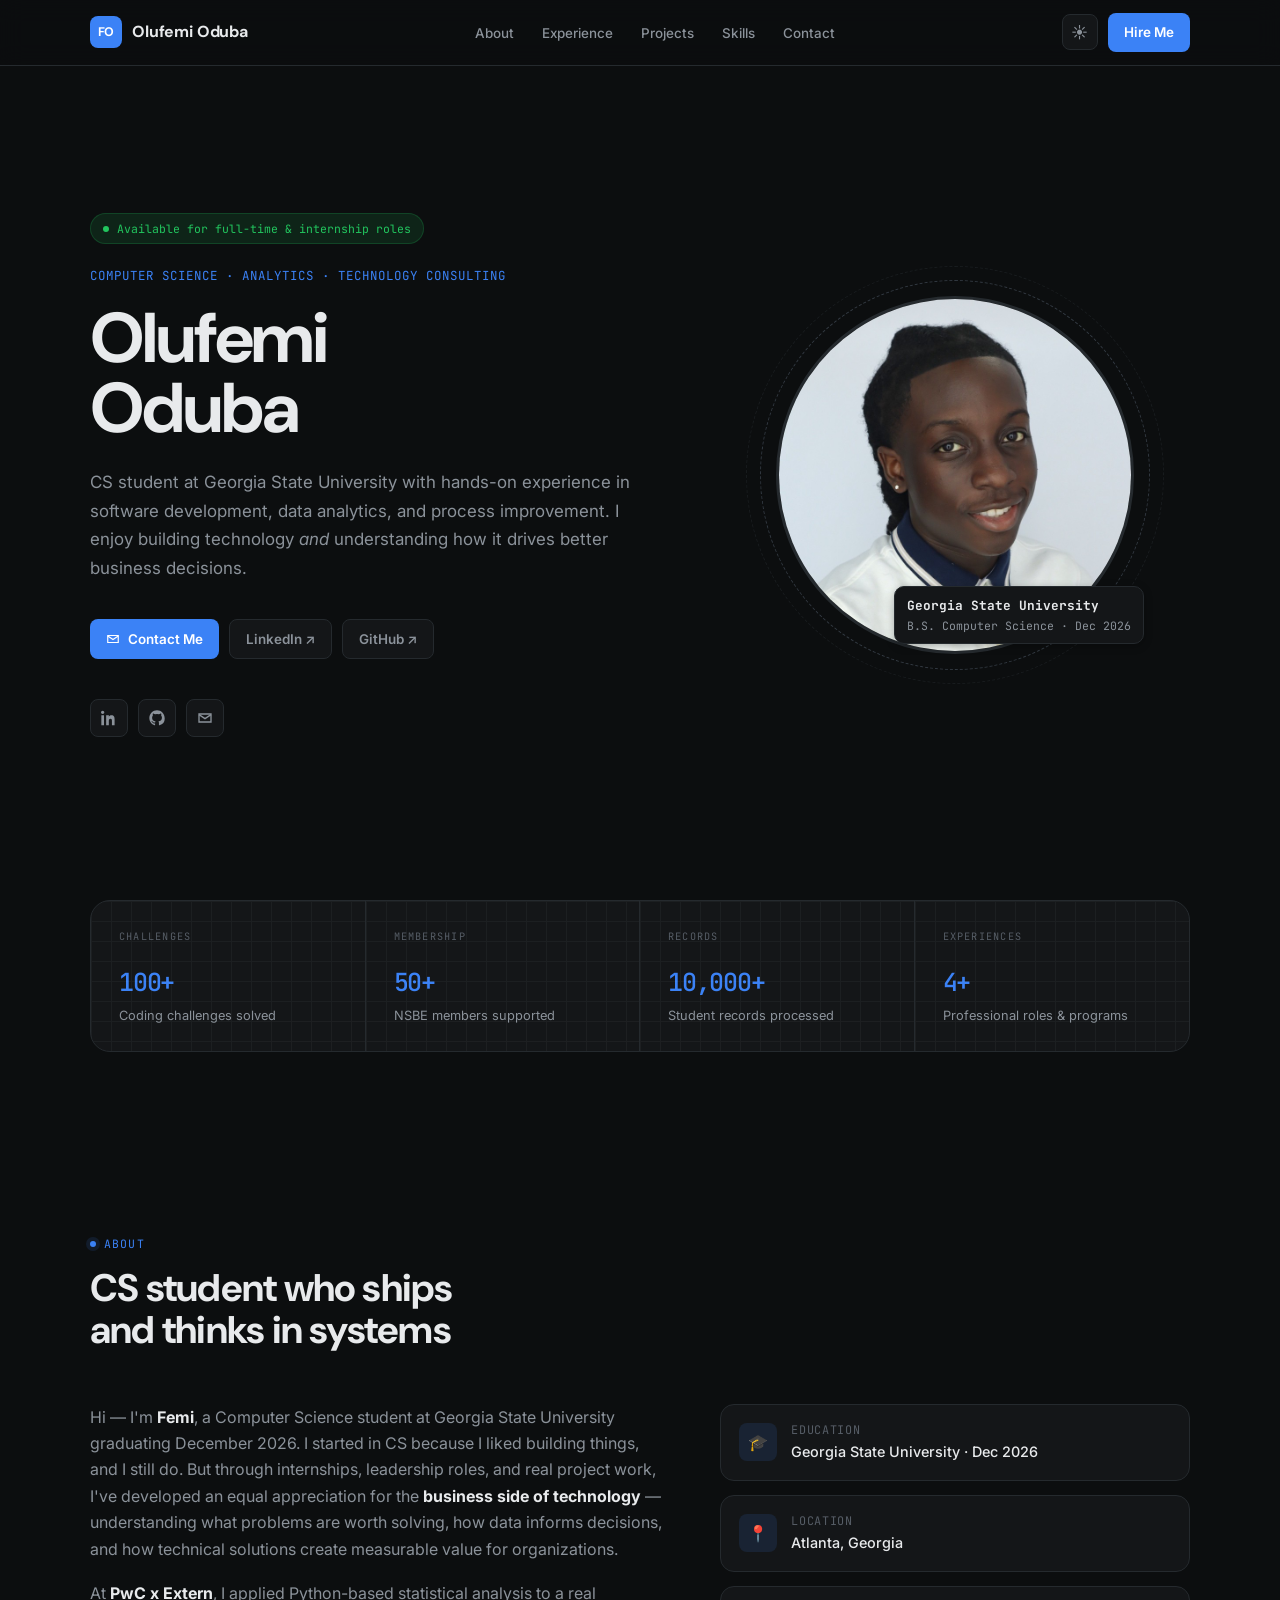
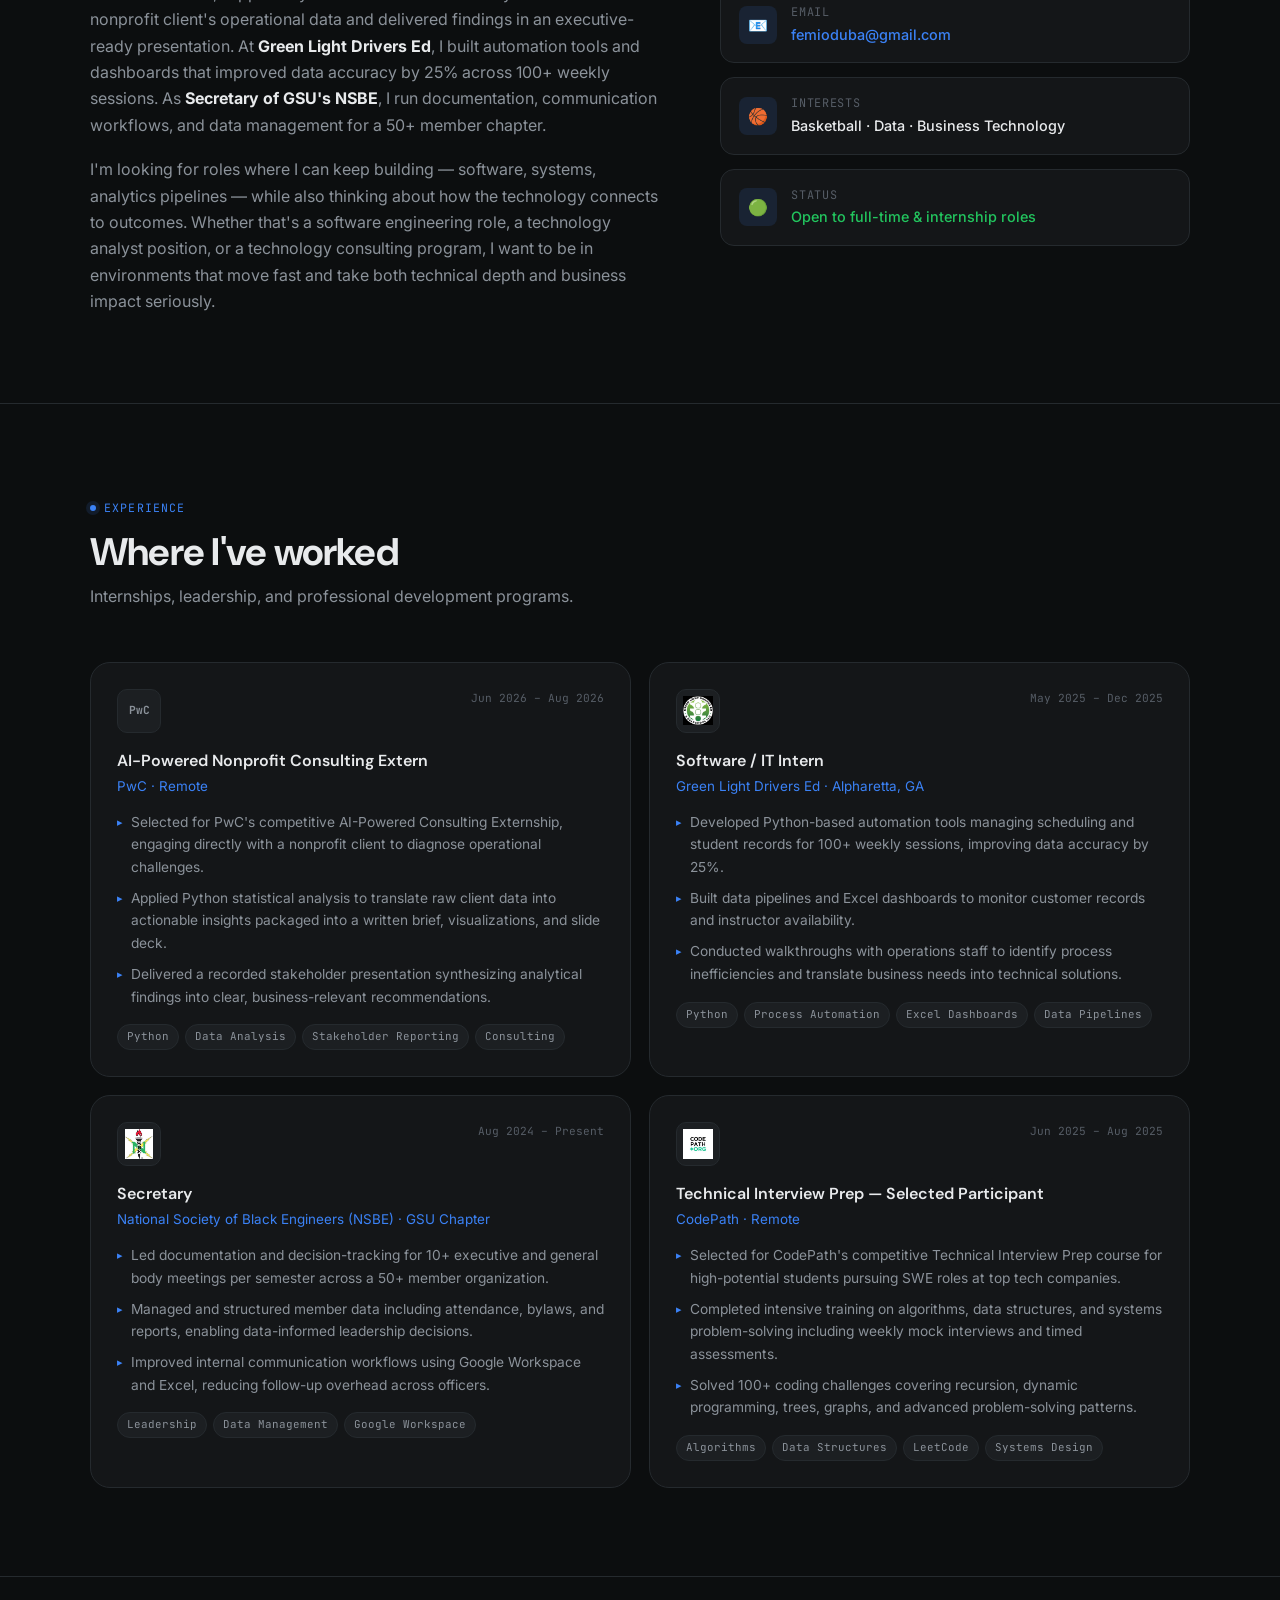
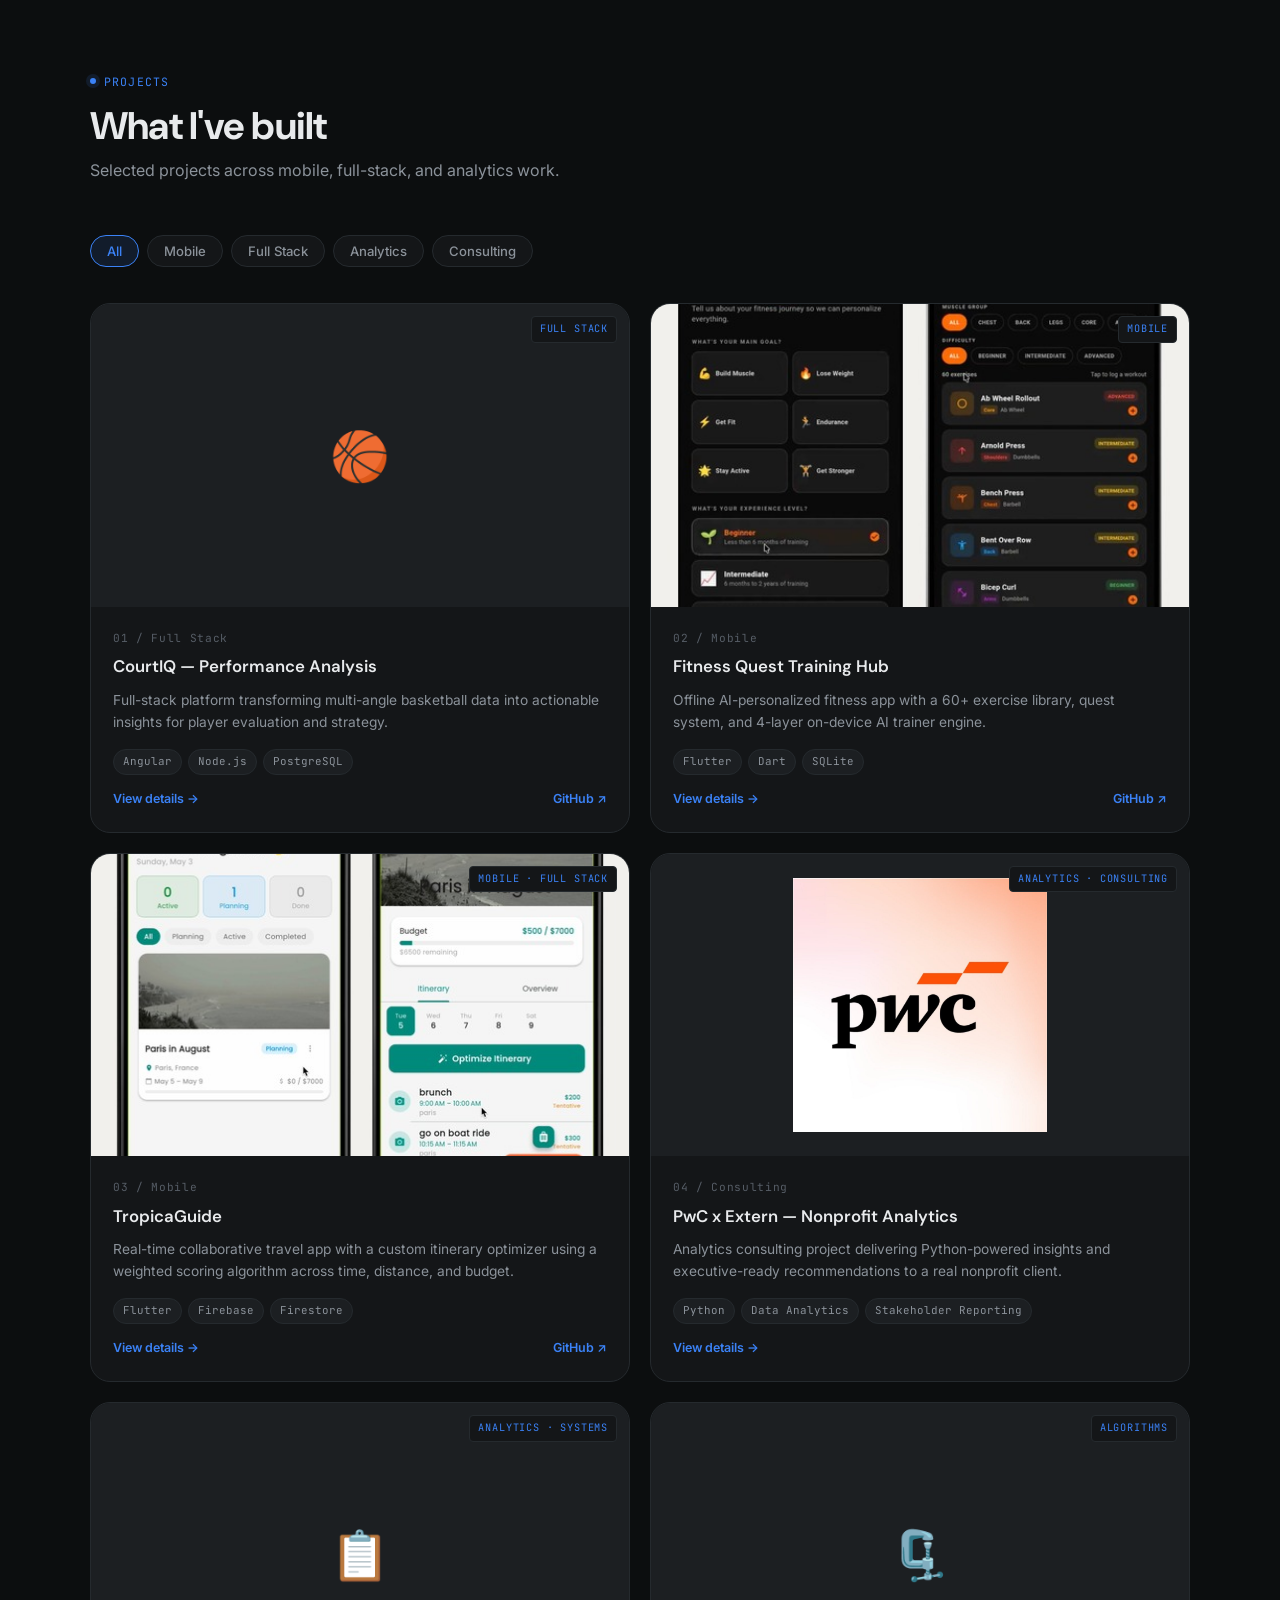
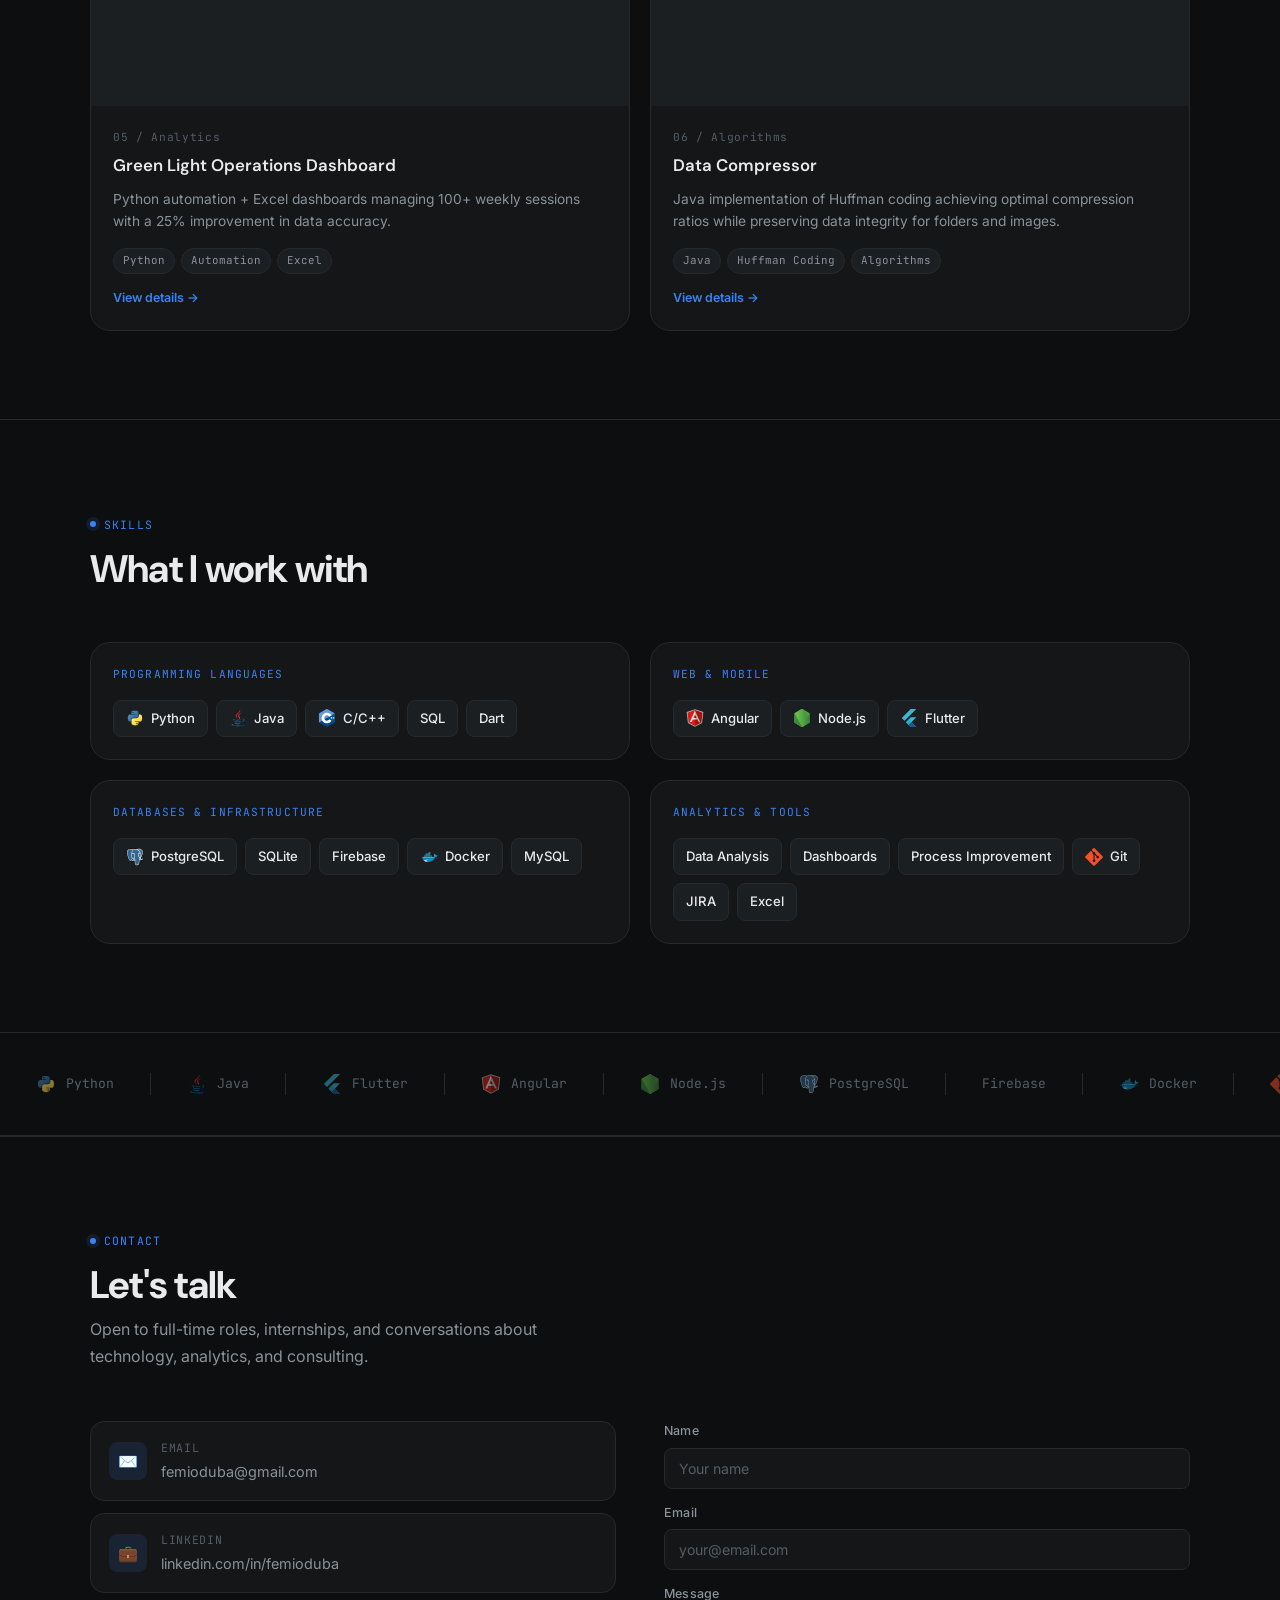
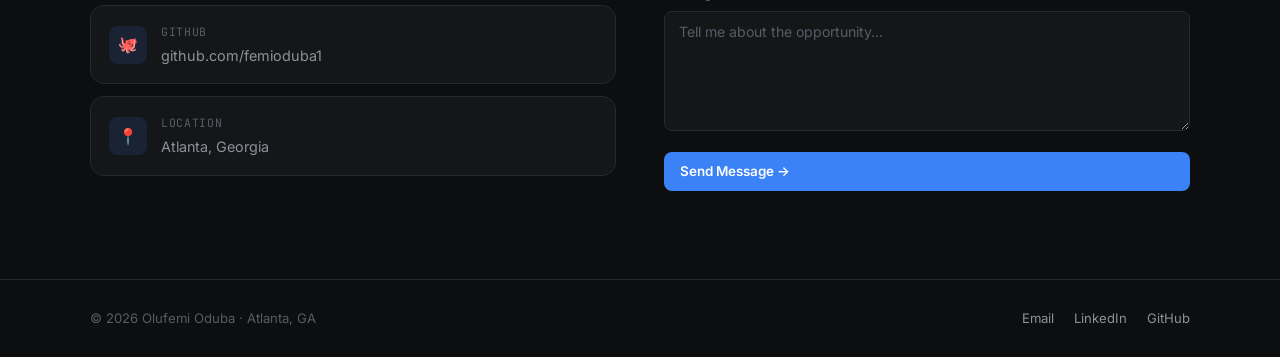
==== index.html @ 77382136 "Initial portfolio" ====
<!DOCTYPE html>
<html lang="en" data-theme="dark">
<head>
  <meta charset="UTF-8">
  <meta name="viewport" content="width=device-width, initial-scale=1.0">
  <title>Olufemi Oduba — CS Student · Analytics · Technology Consulting</title>
  <meta name="description" content="Olufemi Oduba — Computer Science student at Georgia State University with experience in software development, data analytics, and technology consulting.">
  <meta property="og:title" content="Olufemi Oduba — Portfolio">
  <meta property="og:description" content="CS student at GSU | Software Development · Data Analytics · Technology Consulting">
  <link rel="preconnect" href="https://fonts.googleapis.com">
  <link rel="preconnect" href="https://fonts.gstatic.com" crossorigin>
  <link href="https://fonts.googleapis.com/css2?family=DM+Sans:wght@400;500;600;700&family=Inter:wght@400;500;600&family=JetBrains+Mono:wght@400;500&display=swap" rel="stylesheet">
  <style>
    /* ============================================================
       TOKEN SYSTEM
    ============================================================ */
    :root {
      --bg:        #0c0e0f;
      --bg-2:      #141618;
      --bg-3:      #1c1f22;
      --border:    #252a2e;
      --border-2:  #313840;
      --text:      #e8eaec;
      --text-2:    #8b929a;
      --text-3:    #565d66;
      --accent:    #3b82f6;
      --accent-2:  #60a5fa;
      --accent-dim:rgba(59,130,246,.12);
      --green:     #22c55e;
      --green-dim: rgba(34,197,94,.12);
      --radius-sm: 8px;
      --radius:    14px;
      --radius-lg: 20px;
      --shadow:    0 4px 24px rgba(0,0,0,.4);
      --shadow-sm: 0 2px 8px  rgba(0,0,0,.3);
      --font-display: 'DM Sans',   'Segoe UI', sans-serif;
      --font-body:    'Inter',     'Segoe UI', sans-serif;
      --font-mono:    'JetBrains Mono', 'Courier New', monospace;
      --max-w: 1100px;
      --nav-h: 66px;
      --transition: 0.2s ease;
    }
    [data-theme="light"] {
      --bg:        #f5f7f9;
      --bg-2:      #ffffff;
      --bg-3:      #eef1f4;
      --border:    #dde1e7;
      --border-2:  #c8cdd5;
      --text:      #0c0e0f;
      --text-2:    #4a5260;
      --text-3:    #8b929a;
      --accent-dim:rgba(59,130,246,.08);
      --green-dim: rgba(34,197,94,.08);
      --shadow:    0 4px 24px rgba(0,0,0,.08);
      --shadow-sm: 0 2px 8px  rgba(0,0,0,.06);
    }

    /* ============================================================
       RESET & BASE
    ============================================================ */
    *, *::before, *::after { box-sizing: border-box; margin: 0; padding: 0; }
    html { scroll-behavior: smooth; font-size: 16px; }
    body {
      background: var(--bg);
      color: var(--text);
      font-family: var(--font-body);
      line-height: 1.65;
      -webkit-font-smoothing: antialiased;
      transition: background var(--transition), color var(--transition);
      overflow-x: hidden;
    }
    a { color: inherit; text-decoration: none; }
    img { display: block; max-width: 100%; }
    button { cursor: pointer; border: none; background: none; font-family: inherit; }
    ul { list-style: none; }
    :focus-visible { outline: 2px solid var(--accent); outline-offset: 3px; border-radius: 3px; }
    @media (prefers-reduced-motion: reduce) {
      *, *::before, *::after { animation-duration: .001ms !important; transition-duration: .001ms !important; }
    }

    /* ============================================================
       SCROLL PROGRESS
    ============================================================ */
    #progress-bar {
      position: fixed; top: 0; left: 0; height: 2px; width: 0%;
      background: var(--accent); z-index: 200;
      transition: width .08s linear;
    }

    /* ============================================================
       NAV
    ============================================================ */
    nav#nav {
      position: fixed; top: 0; left: 0; right: 0; z-index: 100;
      height: var(--nav-h);
      display: flex; align-items: center;
      padding: 0 clamp(20px, 5vw, 60px);
      background: rgba(12,14,15,.85);
      backdrop-filter: blur(12px);
      border-bottom: 1px solid var(--border);
      transition: background var(--transition), border-color var(--transition);
    }
    [data-theme="light"] nav#nav { background: rgba(245,247,249,.88); }

    .nav-inner {
      width: 100%; max-width: var(--max-w);
      margin: 0 auto;
      display: flex; align-items: center; justify-content: space-between;
    }

    .nav-brand {
      font-family: var(--font-display);
      font-weight: 700; font-size: 1rem;
      letter-spacing: -.01em;
      display: flex; align-items: center; gap: 10px;
    }
    .nav-mark {
      width: 32px; height: 32px; border-radius: 8px;
      background: var(--accent);
      color: #fff;
      display: flex; align-items: center; justify-content: center;
      font-size: .78rem; font-weight: 700;
    }

    .nav-links {
      display: flex; align-items: center; gap: 4px;
    }
    .nav-links a {
      font-size: .84rem; font-weight: 500;
      color: var(--text-2);
      padding: 6px 12px; border-radius: 6px;
      transition: color var(--transition), background var(--transition);
    }
    .nav-links a:hover, .nav-links a.active { color: var(--text); background: var(--bg-3); }

    .nav-actions { display: flex; align-items: center; gap: 10px; }

    #theme-toggle {
      width: 36px; height: 36px; border-radius: 8px;
      border: 1px solid var(--border);
      background: var(--bg-2);
      color: var(--text-2);
      display: flex; align-items: center; justify-content: center;
      font-size: 1rem;
      transition: all var(--transition);
    }
    #theme-toggle:hover { color: var(--text); border-color: var(--border-2); }

    .btn {
      display: inline-flex; align-items: center; gap: 8px;
      font-size: .84rem; font-weight: 600;
      padding: 8px 16px; border-radius: 8px;
      transition: all var(--transition);
    }
    .btn-primary {
      background: var(--accent); color: #fff;
    }
    .btn-primary:hover { background: var(--accent-2); transform: translateY(-1px); }
    .btn-outline {
      border: 1px solid var(--border); color: var(--text-2); background: var(--bg-2);
    }
    .btn-outline:hover { border-color: var(--border-2); color: var(--text); transform: translateY(-1px); }

    .ham { display: none; flex-direction: column; gap: 5px; width: 36px; height: 36px;
      align-items: center; justify-content: center;
      border: 1px solid var(--border); border-radius: 8px; background: var(--bg-2); }
    .ham span { display: block; width: 18px; height: 1.5px; background: var(--text-2); border-radius: 1px;
      transition: all .2s ease; }

    /* ============================================================
       MOBILE NAV
    ============================================================ */
    #mobile-menu {
      display: none; position: fixed; inset: var(--nav-h) 0 0 0; z-index: 99;
      background: var(--bg);
      padding: 28px 24px;
      flex-direction: column; gap: 8px;
    }
    #mobile-menu.open { display: flex; }
    #mobile-menu a {
      font-size: 1.1rem; font-weight: 500; color: var(--text-2);
      padding: 14px 18px; border-radius: 10px;
      transition: all var(--transition);
    }
    #mobile-menu a:hover { color: var(--text); background: var(--bg-2); }

    /* ============================================================
       SECTION LAYOUT
    ============================================================ */
    .section {
      padding: 88px clamp(20px, 5vw, 60px);
    }
    .section-inner {
      max-width: var(--max-w);
      margin: 0 auto;
    }
    .section-head { margin-bottom: 52px; }
    .eyebrow {
      font-family: var(--font-mono);
      font-size: .72rem; letter-spacing: .1em;
      text-transform: uppercase;
      color: var(--accent);
      display: inline-flex; align-items: center; gap: 8px;
      margin-bottom: 14px;
    }
    .eyebrow::before {
      content: ''; display: block;
      width: 6px; height: 6px; border-radius: 50%;
      background: var(--accent);
      box-shadow: 0 0 0 4px var(--accent-dim);
    }
    h2.section-title {
      font-family: var(--font-display);
      font-size: clamp(1.8rem, 3.5vw, 2.4rem);
      font-weight: 700; letter-spacing: -.02em;
      line-height: 1.1;
    }
    .section-sub {
      margin-top: 10px;
      font-size: 1rem; color: var(--text-2);
      max-width: 52ch;
    }
    hr.divider { border: none; border-top: 1px solid var(--border); }

    /* ============================================================
       REVEAL ANIMATIONS
    ============================================================ */
    .reveal {
      opacity: 0; transform: translateY(22px);
      transition: opacity .55s ease, transform .55s ease;
    }
    .reveal.visible { opacity: 1; transform: none; }
    .reveal-delay-1 { transition-delay: .1s; }
    .reveal-delay-2 { transition-delay: .2s; }
    .reveal-delay-3 { transition-delay: .3s; }
    .reveal-delay-4 { transition-delay: .4s; }

    /* ============================================================
       HERO
    ============================================================ */
    #hero {
      padding-top: calc(var(--nav-h) + 64px);
      padding-bottom: 80px;
      padding-left: clamp(20px, 5vw, 60px);
      padding-right: clamp(20px, 5vw, 60px);
      min-height: 100vh;
      display: flex; align-items: center;
    }
    .hero-inner {
      max-width: var(--max-w); margin: 0 auto; width: 100%;
      display: grid;
      grid-template-columns: 1.1fr .9fr;
      gap: 56px; align-items: center;
    }
    .hero-available {
      display: inline-flex; align-items: center; gap: 8px;
      font-family: var(--font-mono); font-size: .72rem;
      color: var(--green);
      background: var(--green-dim);
      border: 1px solid rgba(34,197,94,.2);
      padding: 5px 12px; border-radius: 99px;
      margin-bottom: 22px;
    }
    .hero-available::before {
      content: ''; width: 6px; height: 6px; border-radius: 50%;
      background: var(--green);
      animation: pulse 2s infinite;
    }
    @keyframes pulse {
      0%, 100% { box-shadow: 0 0 0 0 rgba(34,197,94,.5); }
      50%       { box-shadow: 0 0 0 6px rgba(34,197,94,0); }
    }
    .hero-sub {
      font-family: var(--font-mono); font-size: .78rem;
      letter-spacing: .08em; text-transform: uppercase;
      color: var(--accent); margin-bottom: 16px;
    }
    h1.hero-name {
      font-family: var(--font-display);
      font-size: clamp(2.8rem, 6vw, 4.4rem);
      font-weight: 700; letter-spacing: -.03em;
      line-height: 1.0;
      margin-bottom: 24px;
    }
    .hero-desc {
      font-size: 1.06rem; color: var(--text-2);
      max-width: 50ch; line-height: 1.7;
      margin-bottom: 36px;
    }
    .hero-actions {
      display: flex; flex-wrap: wrap; gap: 10px;
      margin-bottom: 40px;
    }
    .hero-social {
      display: flex; gap: 10px;
    }
    .hero-social a {
      width: 38px; height: 38px; border-radius: 8px;
      border: 1px solid var(--border); background: var(--bg-2);
      color: var(--text-2);
      display: flex; align-items: center; justify-content: center;
      transition: all var(--transition);
    }
    .hero-social a:hover { color: var(--text); border-color: var(--accent); transform: translateY(-2px); }
    .hero-social svg { width: 16px; height: 16px; }

    .hero-photo-col { display: flex; justify-content: center; }
    .hero-photo-wrap {
      position: relative;
      width: clamp(240px, 28vw, 360px);
    }
    .hero-photo-wrap::before {
      content: '';
      position: absolute; inset: -16px;
      border-radius: 50%;
      border: 1px dashed var(--border-2);
    }
    .hero-photo-wrap::after {
      content: '';
      position: absolute; inset: -30px;
      border-radius: 50%;
      border: 1px dashed var(--border);
      opacity: .5;
    }
    .hero-photo {
      width: 100%; aspect-ratio: 1;
      border-radius: 50%;
      object-fit: cover;
      border: 3px solid var(--border);
      position: relative; z-index: 1;
    }
    .hero-badge {
      position: absolute; bottom: 10px; right: -10px; z-index: 2;
      background: var(--bg-2);
      border: 1px solid var(--border);
      border-radius: 10px;
      padding: 8px 12px;
      font-size: .72rem; font-family: var(--font-mono);
      color: var(--text-2);
      white-space: nowrap;
      box-shadow: var(--shadow-sm);
    }
    .hero-badge strong { display: block; color: var(--text); font-size: .8rem; }

    /* ============================================================
       STATS — Bloomberg-terminal signature element
    ============================================================ */
    #stats {
      padding: 0 clamp(20px,5vw,60px) 88px;
    }
    .stats-grid {
      max-width: var(--max-w); margin: 0 auto;
      display: grid;
      grid-template-columns: repeat(4, 1fr);
      border: 1px solid var(--border);
      border-radius: var(--radius-lg);
      overflow: hidden;
      background: var(--bg-2);
    }
    .stat-card {
      padding: 28px 28px 24px;
      border-right: 1px solid var(--border);
      position: relative;
    }
    .stat-card:last-child { border-right: none; }
    .stat-ticker {
      font-family: var(--font-mono); font-size: .64rem;
      letter-spacing: .12em; text-transform: uppercase;
      color: var(--text-3); margin-bottom: 10px;
    }
    .stat-number {
      font-family: var(--font-mono);
      font-size: clamp(1.8rem, 3.5vw, 2.6rem);
      font-weight: 500; color: var(--text);
      letter-spacing: -.03em;
      line-height: 1;
    }
    .stat-number span { font-size: .6em; color: var(--accent); }
    .stat-label {
      margin-top: 8px;
      font-size: .8rem; color: var(--text-2);
    }
    .stat-grid-lines {
      position: absolute; inset: 0; pointer-events: none; opacity: .04;
      background-image:
        linear-gradient(var(--text) 1px, transparent 1px),
        linear-gradient(90deg, var(--text) 1px, transparent 1px);
      background-size: 20px 20px;
    }

    /* ============================================================
       ABOUT
    ============================================================ */
    .about-grid {
      display: grid;
      grid-template-columns: 1.1fr .9fr;
      gap: 56px; align-items: start;
    }
    .about-body p { color: var(--text-2); margin-bottom: 18px; }
    .about-body p:last-child { margin-bottom: 0; }
    .about-body strong { color: var(--text); }
    .info-list { display: flex; flex-direction: column; gap: 14px; }
    .info-item {
      background: var(--bg-2); border: 1px solid var(--border);
      border-radius: var(--radius); padding: 16px 18px;
      display: flex; align-items: center; gap: 14px;
    }
    .info-icon {
      width: 38px; height: 38px; border-radius: 8px;
      background: var(--accent-dim); color: var(--accent);
      display: flex; align-items: center; justify-content: center;
      font-size: 1rem; flex-shrink: 0;
    }
    .info-label { font-size: .74rem; color: var(--text-3); font-family: var(--font-mono); text-transform: uppercase; letter-spacing: .06em; }
    .info-value { font-size: .9rem; font-weight: 500; color: var(--text); }

    /* ============================================================
       TIMELINE
    ============================================================ */
    .timeline {
      position: relative;
      padding-left: 28px;
    }
    .timeline::before {
      content: '';
      position: absolute; left: 0; top: 6px; bottom: 6px;
      width: 2px; background: var(--border);
    }
    .tl-item {
      position: relative; margin-bottom: 36px;
    }
    .tl-item:last-child { margin-bottom: 0; }
    .tl-dot {
      position: absolute; left: -35px; top: 4px;
      width: 14px; height: 14px; border-radius: 50%;
      background: var(--bg-2); border: 2px solid var(--border);
      transition: border-color .2s;
    }
    .tl-item:hover .tl-dot { border-color: var(--accent); }
    .tl-date { font-family: var(--font-mono); font-size: .72rem; color: var(--text-3); letter-spacing: .06em; margin-bottom: 4px; }
    .tl-title { font-weight: 600; font-size: .95rem; color: var(--text); }
    .tl-org { font-size: .85rem; color: var(--accent); margin-top: 2px; }

    /* ============================================================
       EXPERIENCE CARDS
    ============================================================ */
    .exp-grid {
      display: grid;
      grid-template-columns: repeat(2, 1fr);
      gap: 18px;
    }
    .exp-card {
      background: var(--bg-2); border: 1px solid var(--border);
      border-radius: var(--radius-lg); padding: 26px;
      transition: border-color var(--transition), transform var(--transition), box-shadow var(--transition);
    }
    .exp-card:hover { border-color: var(--border-2); transform: translateY(-3px); box-shadow: var(--shadow); }
    .exp-card-head {
      display: flex; align-items: flex-start; justify-content: space-between; gap: 12px;
      margin-bottom: 18px;
    }
    .exp-logo {
      width: 44px; height: 44px; border-radius: 10px;
      background: var(--bg-3); border: 1px solid var(--border);
      display: flex; align-items: center; justify-content: center;
      font-family: var(--font-mono); font-size: .7rem; font-weight: 700;
      color: var(--text-2); flex-shrink: 0; overflow: hidden;
    }
    .exp-logo img { width: 100%; height: 100%; object-fit: contain; padding: 6px; }
    .exp-period {
      font-family: var(--font-mono); font-size: .7rem;
      color: var(--text-3); white-space: nowrap;
    }
    .exp-title { font-family: var(--font-display); font-weight: 600; font-size: 1rem; line-height: 1.3; }
    .exp-org { font-size: .84rem; color: var(--accent); margin-top: 3px; }
    .exp-bullets { margin-top: 14px; display: flex; flex-direction: column; gap: 8px; }
    .exp-bullets li {
      font-size: .86rem; color: var(--text-2);
      padding-left: 14px; position: relative;
    }
    .exp-bullets li::before { content: '▸'; position: absolute; left: 0; color: var(--accent); font-size: .7rem; top: .2em; }
    .exp-tags { display: flex; flex-wrap: wrap; gap: 6px; margin-top: 16px; }
    .tag {
      font-family: var(--font-mono); font-size: .68rem;
      color: var(--text-2);
      background: var(--bg-3); border: 1px solid var(--border);
      padding: 3px 9px; border-radius: 99px;
    }

    /* ============================================================
       PROJECTS
    ============================================================ */
    .filter-bar {
      display: flex; flex-wrap: wrap; gap: 8px; margin-bottom: 36px;
    }
    .filter-btn {
      font-size: .82rem; font-weight: 500;
      padding: 7px 16px; border-radius: 99px;
      border: 1px solid var(--border); color: var(--text-2);
      background: var(--bg-2);
      transition: all var(--transition);
    }
    .filter-btn.active, .filter-btn:hover { border-color: var(--accent); color: var(--accent); background: var(--accent-dim); }

    .projects-grid {
      display: grid;
      grid-template-columns: repeat(2, 1fr);
      gap: 20px;
    }
    .project-card {
      background: var(--bg-2); border: 1px solid var(--border);
      border-radius: var(--radius-lg); overflow: hidden;
      cursor: pointer;
      transition: border-color var(--transition), transform var(--transition), box-shadow var(--transition);
    }
    .project-card:hover { border-color: var(--border-2); transform: translateY(-4px); box-shadow: var(--shadow); }
    .project-card.hidden { display: none; }

    .project-img {
      width: 100%; aspect-ratio: 16/9;
      background: var(--bg-3);
      display: flex; align-items: center; justify-content: center;
      overflow: hidden; position: relative;
    }
    .project-img img { width: 100%; height: 100%; object-fit: cover; }
    .project-img-placeholder {
      font-size: 3rem; color: var(--text-3);
    }
    .project-cat-badge {
      position: absolute; top: 12px; right: 12px;
      font-family: var(--font-mono); font-size: .64rem;
      letter-spacing: .08em; text-transform: uppercase;
      color: var(--accent);
      background: var(--bg-2);
      border: 1px solid var(--border);
      padding: 4px 8px; border-radius: 4px;
    }

    .project-body { padding: 22px; }
    .project-num { font-family: var(--font-mono); font-size: .7rem; color: var(--text-3); letter-spacing: .06em; margin-bottom: 6px; }
    .project-title { font-family: var(--font-display); font-weight: 600; font-size: 1.05rem; margin-bottom: 8px; }
    .project-desc { font-size: .86rem; color: var(--text-2); line-height: 1.6; margin-bottom: 14px; }
    .project-foot { display: flex; align-items: center; justify-content: space-between; }
    .project-link {
      font-size: .78rem; font-weight: 600; color: var(--accent);
      display: flex; align-items: center; gap: 5px;
    }
    .project-link:hover { text-decoration: underline; }

    /* ============================================================
       PROJECT MODAL
    ============================================================ */
    #modal-overlay {
      display: none; position: fixed; inset: 0; z-index: 300;
      background: rgba(0,0,0,.7);
      backdrop-filter: blur(6px);
      align-items: center; justify-content: center;
      padding: 24px;
    }
    #modal-overlay.open { display: flex; }
    .modal {
      background: var(--bg-2); border: 1px solid var(--border);
      border-radius: var(--radius-lg);
      max-width: 680px; width: 100%;
      max-height: 88vh; overflow-y: auto;
      box-shadow: var(--shadow);
    }
    .modal-head { padding: 28px 28px 0; display: flex; justify-content: space-between; align-items: flex-start; gap: 12px; }
    .modal-close {
      width: 32px; height: 32px; border-radius: 7px;
      background: var(--bg-3); color: var(--text-2);
      display: flex; align-items: center; justify-content: center;
      flex-shrink: 0; font-size: 1.1rem; line-height: 1;
      transition: all var(--transition);
    }
    .modal-close:hover { background: var(--bg); color: var(--text); }
    .modal-body { padding: 20px 28px 28px; }
    .modal-section-title { font-family: var(--font-mono); font-size: .7rem; letter-spacing: .1em; text-transform: uppercase; color: var(--text-3); margin: 20px 0 8px; }
    .modal-body p { font-size: .9rem; color: var(--text-2); margin-bottom: 10px; }
    .modal-body ul { display: flex; flex-direction: column; gap: 7px; }
    .modal-body ul li { font-size: .88rem; color: var(--text-2); padding-left: 16px; position: relative; }
    .modal-body ul li::before { content: '▸'; position: absolute; left: 0; color: var(--accent); font-size: .68rem; top: .25em; }

    /* ============================================================
       SKILLS
    ============================================================ */
    .skills-cols {
      display: grid;
      grid-template-columns: repeat(2, 1fr);
      gap: 20px;
    }
    .skills-group {
      background: var(--bg-2); border: 1px solid var(--border);
      border-radius: var(--radius-lg); padding: 22px;
    }
    .skills-group-title {
      font-family: var(--font-mono); font-size: .7rem;
      letter-spacing: .1em; text-transform: uppercase;
      color: var(--accent); margin-bottom: 16px;
    }
    .skills-chips { display: flex; flex-wrap: wrap; gap: 8px; }
    .skill-chip {
      display: flex; align-items: center; gap: 7px;
      background: var(--bg-3); border: 1px solid var(--border);
      border-radius: 8px; padding: 7px 12px;
      transition: all var(--transition);
    }
    .skill-chip:hover { border-color: var(--accent); transform: translateY(-2px); }
    .skill-chip img { width: 18px; height: 18px; }
    .skill-chip span { font-size: .82rem; font-weight: 500; color: var(--text); }

    /* ============================================================
       MARQUEE
    ============================================================ */
    #marquee-section {
      padding: 40px 0; overflow: hidden;
      border-top: 1px solid var(--border);
      border-bottom: 1px solid var(--border);
    }
    .marquee-track {
      display: flex; gap: 0;
      animation: marquee 28s linear infinite;
      width: max-content;
    }
    #marquee-section:hover .marquee-track { animation-play-state: paused; }
    .marquee-item {
      display: flex; align-items: center; gap: 10px;
      padding: 0 36px;
      font-family: var(--font-mono); font-size: .82rem;
      color: var(--text-3); white-space: nowrap;
      border-right: 1px solid var(--border);
    }
    .marquee-item img { width: 20px; height: 20px; opacity: .5; transition: opacity .2s; }
    .marquee-item:hover img { opacity: 1; }
    .marquee-item:hover { color: var(--text-2); }
    @keyframes marquee {
      from { transform: translateX(0); }
      to   { transform: translateX(-50%); }
    }

    /* ============================================================
       CONTACT
    ============================================================ */
    .contact-wrap {
      display: grid; grid-template-columns: 1fr 1fr; gap: 48px; align-items: start;
    }
    .contact-links { display: flex; flex-direction: column; gap: 12px; }
    .contact-link {
      display: flex; align-items: center; gap: 14px;
      background: var(--bg-2); border: 1px solid var(--border);
      border-radius: var(--radius); padding: 16px 18px;
      color: var(--text-2); font-size: .9rem;
      transition: all var(--transition);
    }
    .contact-link:hover { border-color: var(--accent); color: var(--text); transform: translateX(4px); }
    .contact-link-icon {
      width: 38px; height: 38px; border-radius: 8px;
      background: var(--accent-dim); color: var(--accent);
      display: flex; align-items: center; justify-content: center;
      flex-shrink: 0; font-size: 1rem;
    }
    .contact-form { display: flex; flex-direction: column; gap: 14px; }
    .form-group label {
      display: block; font-size: .78rem; font-weight: 500;
      color: var(--text-2); margin-bottom: 6px; letter-spacing: .02em;
    }
    .form-group input, .form-group textarea {
      width: 100%; background: var(--bg-2);
      border: 1px solid var(--border); border-radius: 8px;
      padding: 11px 14px; font-size: .88rem;
      color: var(--text); font-family: var(--font-body);
      transition: border-color var(--transition);
    }
    .form-group input::placeholder, .form-group textarea::placeholder { color: var(--text-3); }
    .form-group input:focus, .form-group textarea:focus { outline: none; border-color: var(--accent); }
    .form-group textarea { resize: vertical; min-height: 120px; }

    /* ============================================================
       FOOTER
    ============================================================ */
    footer {
      border-top: 1px solid var(--border);
      padding: 28px clamp(20px,5vw,60px);
    }
    .footer-inner {
      max-width: var(--max-w); margin: 0 auto;
      display: flex; justify-content: space-between; align-items: center;
      flex-wrap: wrap; gap: 12px;
    }
    .footer-inner p { font-size: .82rem; color: var(--text-3); }
    .footer-inner a { color: var(--text-2); font-size: .82rem; }
    .footer-inner a:hover { color: var(--accent); }

    /* ============================================================
       RESPONSIVE
    ============================================================ */
    @media (max-width: 900px) {
      .hero-inner { grid-template-columns: 1fr; }
      .hero-photo-col { display: none; }
      .about-grid { grid-template-columns: 1fr; }
      .exp-grid { grid-template-columns: 1fr; }
      .projects-grid { grid-template-columns: 1fr; }
      .skills-cols { grid-template-columns: 1fr; }
      .contact-wrap { grid-template-columns: 1fr; }
      .stats-grid { grid-template-columns: repeat(2, 1fr); }
      .stat-card:nth-child(2) { border-right: none; }
      .stat-card:nth-child(3) { border-top: 1px solid var(--border); }
      .nav-links { display: none; }
      .ham { display: flex; }
    }
    @media (max-width: 520px) {
      .stats-grid { grid-template-columns: 1fr; }
      .stat-card { border-right: none; border-bottom: 1px solid var(--border); }
      .stat-card:last-child { border-bottom: none; }
    }
  </style>
</head>
<body>

<div id="progress-bar"></div>

<!-- ============================================================
     NAV
============================================================ -->
<nav id="nav">
  <div class="nav-inner">
    <a class="nav-brand" href="#hero">
      <span class="nav-mark">FO</span>
      Olufemi Oduba
    </a>
    <ul class="nav-links">
      <li><a href="#about" class="nav-link">About</a></li>
      <li><a href="#experience" class="nav-link">Experience</a></li>
      <li><a href="#projects" class="nav-link">Projects</a></li>
      <li><a href="#skills" class="nav-link">Skills</a></li>
      <li><a href="#contact" class="nav-link">Contact</a></li>
    </ul>
    <div class="nav-actions">
      <button id="theme-toggle" aria-label="Toggle theme">🌙</button>
      <a class="btn btn-primary" href="mailto:femioduba@gmail.com">Hire Me</a>
      <button class="ham" id="ham-btn" aria-label="Open menu" aria-expanded="false">
        <span></span><span></span><span></span>
      </button>
    </div>
  </div>
</nav>

<!-- Mobile menu -->
<div id="mobile-menu" role="navigation" aria-label="Mobile navigation">
  <a href="#about">About</a>
  <a href="#experience">Experience</a>
  <a href="#projects">Projects</a>
  <a href="#skills">Skills</a>
  <a href="#contact">Contact</a>
</div>

<!-- ============================================================
     HERO
============================================================ -->
<section id="hero">
  <div class="hero-inner">
    <div class="hero-text">
      <div class="hero-available">Available for full-time &amp; internship roles</div>
      <p class="hero-sub">Computer Science · Analytics · Technology Consulting</p>
      <h1 class="hero-name">Olufemi<br>Oduba</h1>
      <p class="hero-desc">
        CS student at Georgia State University with hands-on experience in software development,
        data analytics, and process improvement. I enjoy building technology
        <em>and</em> understanding how it drives better business decisions.
      </p>
      <div class="hero-actions">
        <a class="btn btn-primary" href="mailto:femioduba@gmail.com">
          <svg width="14" height="14" viewBox="0 0 24 24" fill="none" stroke="currentColor" stroke-width="2"><path d="M3 6h18v12H3z"/><path d="M3 7l9 6 9-6"/></svg>
          Contact Me
        </a>
        <a class="btn btn-outline" href="https://www.linkedin.com/in/femioduba" target="_blank" rel="noopener noreferrer">LinkedIn ↗</a>
        <a class="btn btn-outline" href="https://github.com/femioduba1" target="_blank" rel="noopener noreferrer">GitHub ↗</a>
      </div>
      <div class="hero-social">
        <!-- LinkedIn -->
        <a href="https://www.linkedin.com/in/femioduba" target="_blank" rel="noopener noreferrer" aria-label="LinkedIn">
          <svg viewBox="0 0 24 24" fill="currentColor"><path d="M4.98 3.5C4.98 4.88 3.87 6 2.5 6S0 4.88 0 3.5 1.12 1 2.5 1s2.48 1.12 2.48 2.5zM.5 8h4V23h-4V8zm7.5 0h3.8v2.05h.05c.53-1 1.83-2.05 3.77-2.05 4.03 0 4.78 2.65 4.78 6.1V23h-4v-6.5c0-1.55-.03-3.55-2.16-3.55-2.16 0-2.5 1.69-2.5 3.43V23h-4V8z"/></svg>
        </a>
        <!-- GitHub -->
        <a href="https://github.com/femioduba1" target="_blank" rel="noopener noreferrer" aria-label="GitHub">
          <svg viewBox="0 0 24 24" fill="currentColor"><path d="M12 .5C5.73.5.5 5.73.5 12c0 5.1 3.29 9.4 7.86 10.93.57.1.78-.25.78-.55v-2.16c-3.2.7-3.88-1.36-3.88-1.36-.52-1.34-1.28-1.7-1.28-1.7-1.05-.72.08-.7.08-.7 1.16.08 1.77 1.2 1.77 1.2 1.03 1.76 2.7 1.25 3.36.96.1-.75.4-1.25.73-1.54-2.56-.29-5.26-1.28-5.26-5.7 0-1.26.45-2.29 1.18-3.1-.12-.29-.51-1.46.11-3.04 0 0 .97-.31 3.18 1.18a11 11 0 0 1 5.79 0c2.2-1.49 3.17-1.18 3.17-1.18.63 1.58.24 2.75.12 3.04.74.81 1.18 1.84 1.18 3.1 0 4.43-2.7 5.4-5.28 5.69.42.36.78 1.07.78 2.16v3.2c0 .31.2.66.79.55A10.52 10.52 0 0 0 23.5 12C23.5 5.73 18.27.5 12 .5z"/></svg>
        </a>
        <!-- Email -->
        <a href="mailto:femioduba@gmail.com" aria-label="Email">
          <svg viewBox="0 0 24 24" fill="none" stroke="currentColor" stroke-width="2"><path d="M3 6h18v12H3z"/><path d="M3 7l9 6 9-6"/></svg>
        </a>
      </div>
    </div>
    <div class="hero-photo-col">
      <div class="hero-photo-wrap">
        <img class="hero-photo" src="headshot.jpg" alt="Olufemi Oduba — professional headshot">
        <div class="hero-badge">
          <strong>Georgia State University</strong>
          B.S. Computer Science · Dec 2026
        </div>
      </div>
    </div>
  </div>
</section>

<!-- ============================================================
     STATS
============================================================ -->
<div id="stats">
  <div class="stats-grid">
    <div class="stat-card reveal">
      <div class="stat-grid-lines"></div>
      <div class="stat-ticker">CHALLENGES</div>
      <div class="stat-number"><span class="counter" data-target="100">0</span><span>+</span></div>
      <div class="stat-label">Coding challenges solved</div>
    </div>
    <div class="stat-card reveal reveal-delay-1">
      <div class="stat-grid-lines"></div>
      <div class="stat-ticker">MEMBERSHIP</div>
      <div class="stat-number"><span class="counter" data-target="50">0</span><span>+</span></div>
      <div class="stat-label">NSBE members supported</div>
    </div>
    <div class="stat-card reveal reveal-delay-2">
      <div class="stat-grid-lines"></div>
      <div class="stat-ticker">RECORDS</div>
      <div class="stat-number"><span class="counter" data-target="10000">0</span><span>+</span></div>
      <div class="stat-label">Student records processed</div>
    </div>
    <div class="stat-card reveal reveal-delay-3">
      <div class="stat-grid-lines"></div>
      <div class="stat-ticker">EXPERIENCES</div>
      <div class="stat-number"><span class="counter" data-target="4">0</span><span>+</span></div>
      <div class="stat-label">Professional roles &amp; programs</div>
    </div>
  </div>
</div>

<!-- ============================================================
     ABOUT
============================================================ -->
<section class="section" id="about">
  <div class="section-inner">
    <div class="section-head reveal">
      <p class="eyebrow">About</p>
      <h2 class="section-title">CS student who ships<br>and thinks in systems</h2>
    </div>
    <div class="about-grid">
      <div class="about-body reveal">
        <p>
          Hi — I'm <strong>Femi</strong>, a Computer Science student at Georgia State University
          graduating December 2026. I started in CS because I liked building things, and I still do.
          But through internships, leadership roles, and real project work, I've developed an equal
          appreciation for the <strong>business side of technology</strong> — understanding what
          problems are worth solving, how data informs decisions, and how technical solutions
          create measurable value for organizations.
        </p>
        <p>
          At <strong>PwC x Extern</strong>, I applied Python-based statistical analysis to a
          real nonprofit client's operational data and delivered findings in an executive-ready
          presentation. At <strong>Green Light Drivers Ed</strong>, I built automation tools
          and dashboards that improved data accuracy by 25% across 100+ weekly sessions.
          As <strong>Secretary of GSU's NSBE</strong>, I run documentation, communication
          workflows, and data management for a 50+ member chapter.
        </p>
        <p>
          I'm looking for roles where I can keep building — software, systems, analytics
          pipelines — while also thinking about how the technology connects to outcomes.
          Whether that's a software engineering role, a technology analyst position, or
          a technology consulting program, I want to be in environments that move fast
          and take both technical depth and business impact seriously.
        </p>
      </div>
      <div class="reveal reveal-delay-1">
        <div class="info-list">
          <div class="info-item">
            <div class="info-icon">🎓</div>
            <div>
              <div class="info-label">Education</div>
              <div class="info-value">Georgia State University · Dec 2026</div>
            </div>
          </div>
          <div class="info-item">
            <div class="info-icon">📍</div>
            <div>
              <div class="info-label">Location</div>
              <div class="info-value">Atlanta, Georgia</div>
            </div>
          </div>
          <div class="info-item">
            <div class="info-icon">📧</div>
            <div>
              <div class="info-label">Email</div>
              <div class="info-value"><a href="mailto:femioduba@gmail.com" style="color:var(--accent)">femioduba@gmail.com</a></div>
            </div>
          </div>
          <div class="info-item">
            <div class="info-icon">🏀</div>
            <div>
              <div class="info-label">Interests</div>
              <div class="info-value">Basketball · Data · Business Technology</div>
            </div>
          </div>
          <div class="info-item">
            <div class="info-icon">🟢</div>
            <div>
              <div class="info-label">Status</div>
              <div class="info-value" style="color:var(--green)">Open to full-time &amp; internship roles</div>
            </div>
          </div>
        </div>
      </div>
    </div>
  </div>
</section>

<hr class="divider">

<!-- ============================================================
     EXPERIENCE
============================================================ -->
<section class="section" id="experience">
  <div class="section-inner">
    <div class="section-head reveal">
      <p class="eyebrow">Experience</p>
      <h2 class="section-title">Where I've worked</h2>
      <p class="section-sub">Internships, leadership, and professional development programs.</p>
    </div>
    <div class="exp-grid">

      <!-- PwC -->
      <div class="exp-card reveal">
        <div class="exp-card-head">
          <div>
            <div class="exp-logo"><img src="images/icons/project-pwc.jpg" alt="PwC logo" onerror="this.parentElement.innerHTML='PwC'"></div>
          </div>
          <span class="exp-period">Jun 2026 – Aug 2026</span>
        </div>
        <div class="exp-title">AI-Powered Nonprofit Consulting Extern</div>
        <div class="exp-org">PwC · Remote</div>
        <ul class="exp-bullets">
          <li>Selected for PwC's competitive AI-Powered Consulting Externship, engaging directly with a nonprofit client to diagnose operational challenges.</li>
          <li>Applied Python statistical analysis to translate raw client data into actionable insights packaged into a written brief, visualizations, and slide deck.</li>
          <li>Delivered a recorded stakeholder presentation synthesizing analytical findings into clear, business-relevant recommendations.</li>
        </ul>
        <div class="exp-tags">
          <span class="tag">Python</span>
          <span class="tag">Data Analysis</span>
          <span class="tag">Stakeholder Reporting</span>
          <span class="tag">Consulting</span>
        </div>
      </div>

      <!-- Green Light -->
      <div class="exp-card reveal reveal-delay-1">
        <div class="exp-card-head">
          <div class="exp-logo"><img src="images/icons/greenlight-logo.png" alt="Green Light logo" onerror="this.parentElement.innerHTML='GL'"></div>
          <span class="exp-period">May 2025 – Dec 2025</span>
        </div>
        <div class="exp-title">Software / IT Intern</div>
        <div class="exp-org">Green Light Drivers Ed · Alpharetta, GA</div>
        <ul class="exp-bullets">
          <li>Developed Python-based automation tools managing scheduling and student records for 100+ weekly sessions, improving data accuracy by 25%.</li>
          <li>Built data pipelines and Excel dashboards to monitor customer records and instructor availability.</li>
          <li>Conducted walkthroughs with operations staff to identify process inefficiencies and translate business needs into technical solutions.</li>
        </ul>
        <div class="exp-tags">
          <span class="tag">Python</span>
          <span class="tag">Process Automation</span>
          <span class="tag">Excel Dashboards</span>
          <span class="tag">Data Pipelines</span>
        </div>
      </div>

      <!-- NSBE -->
      <div class="exp-card reveal">
        <div class="exp-card-head">
          <div class="exp-logo"><img src="images/icons/nsbe-logo.png" alt="NSBE logo" onerror="this.parentElement.innerHTML='NSBE'"></div>
          <span class="exp-period">Aug 2024 – Present</span>
        </div>
        <div class="exp-title">Secretary</div>
        <div class="exp-org">National Society of Black Engineers (NSBE) · GSU Chapter</div>
        <ul class="exp-bullets">
          <li>Led documentation and decision-tracking for 10+ executive and general body meetings per semester across a 50+ member organization.</li>
          <li>Managed and structured member data including attendance, bylaws, and reports, enabling data-informed leadership decisions.</li>
          <li>Improved internal communication workflows using Google Workspace and Excel, reducing follow-up overhead across officers.</li>
        </ul>
        <div class="exp-tags">
          <span class="tag">Leadership</span>
          <span class="tag">Data Management</span>
          <span class="tag">Google Workspace</span>
        </div>
      </div>

      <!-- CodePath -->
      <div class="exp-card reveal reveal-delay-1">
        <div class="exp-card-head">
          <div class="exp-logo"><img src="images/icons/codepath-logo.png" alt="CodePath logo" onerror="this.parentElement.innerHTML='CP'"></div>
          <span class="exp-period">Jun 2025 – Aug 2025</span>
        </div>
        <div class="exp-title">Technical Interview Prep — Selected Participant</div>
        <div class="exp-org">CodePath · Remote</div>
        <ul class="exp-bullets">
          <li>Selected for CodePath's competitive Technical Interview Prep course for high-potential students pursuing SWE roles at top tech companies.</li>
          <li>Completed intensive training on algorithms, data structures, and systems problem-solving including weekly mock interviews and timed assessments.</li>
          <li>Solved 100+ coding challenges covering recursion, dynamic programming, trees, graphs, and advanced problem-solving patterns.</li>
        </ul>
        <div class="exp-tags">
          <span class="tag">Algorithms</span>
          <span class="tag">Data Structures</span>
          <span class="tag">LeetCode</span>
          <span class="tag">Systems Design</span>
        </div>
      </div>

    </div>
  </div>
</section>

<hr class="divider">

<!-- ============================================================
     PROJECTS
============================================================ -->
<section class="section" id="projects">
  <div class="section-inner">
    <div class="section-head reveal">
      <p class="eyebrow">Projects</p>
      <h2 class="section-title">What I've built</h2>
      <p class="section-sub">Selected projects across mobile, full-stack, and analytics work.</p>
    </div>

    <div class="filter-bar reveal">
      <button class="filter-btn active" data-filter="all">All</button>
      <button class="filter-btn" data-filter="mobile">Mobile</button>
      <button class="filter-btn" data-filter="fullstack">Full Stack</button>
      <button class="filter-btn" data-filter="analytics">Analytics</button>
      <button class="filter-btn" data-filter="consulting">Consulting</button>
    </div>

    <div class="projects-grid">

      <!-- CourtIQ -->
      <div class="project-card reveal" data-category="fullstack"
        data-title="CourtIQ — Performance Analysis System"
        data-overview="A full-stack basketball performance analytics platform that transforms raw multi-angle game data into actionable player evaluation insights."
        data-problem="Existing basketball analytics tools are expensive, inaccessible to independent analysts, and don't support multi-angle data inputs for granular evaluation."
        data-approach="Built a full-stack architecture with Angular on the frontend, Node.js backend services, and PostgreSQL for scalable data storage. Implemented real-time analysis pipelines and Git-based version control throughout."
        data-tech="Angular, Node.js, PostgreSQL, Git"
        data-results="Delivered end-to-end platform supporting real-time player evaluation and strategy decisions. Applied Agile practices throughout full delivery lifecycle."
        data-github="https://github.com/femioduba1">
        <div class="project-img">
          <div class="project-img-placeholder">🏀</div>
          <div class="project-cat-badge">Full Stack</div>
        </div>
        <div class="project-body">
          <div class="project-num">01 / Full Stack</div>
          <div class="project-title">CourtIQ — Performance Analysis</div>
          <p class="project-desc">Full-stack platform transforming multi-angle basketball data into actionable insights for player evaluation and strategy.</p>
          <div class="exp-tags">
            <span class="tag">Angular</span><span class="tag">Node.js</span><span class="tag">PostgreSQL</span>
          </div>
          <div class="project-foot" style="margin-top:14px">
            <span class="project-link">View details →</span>
            <a href="https://github.com/femioduba1" target="_blank" rel="noopener noreferrer" class="project-link" onclick="event.stopPropagation()">GitHub ↗</a>
          </div>
        </div>
      </div>

      <!-- Fitness Quest -->
      <div class="project-card reveal reveal-delay-1" data-category="mobile"
        data-title="Fitness Quest Training Hub"
        data-overview="A fully offline, AI-personalized fitness app for college students built on a 4-layer architecture across 8 screens with zero external API calls."
        data-problem="College students need personalized fitness guidance without depending on paid subscriptions or internet connectivity."
        data-approach="Designed the complete UI/frontend: every screen layout, navigation structure, and dark/light theme system. Built on Flutter/SQLite with a rule-based AI trainer engine running 100% on-device."
        data-tech="Flutter, Dart, SQLite, fl_chart"
        data-results="Delivered a fully functional offline fitness app with 60+ exercise library, AI recovery suggestions, BMI tracking, and quest-based workout system."
        data-github="https://github.com/femioduba1/fitness-quest-training-hub">
        <div class="project-img">
          <img src="images/project-fitnessquest.jpg" alt="Fitness Quest Training Hub app screenshots" onerror="this.style.display='none';this.nextElementSibling.style.display='flex'">
          <div class="project-img-placeholder" style="display:none">💪</div>
          <div class="project-cat-badge">Mobile</div>
        </div>
        <div class="project-body">
          <div class="project-num">02 / Mobile</div>
          <div class="project-title">Fitness Quest Training Hub</div>
          <p class="project-desc">Offline AI-personalized fitness app with a 60+ exercise library, quest system, and 4-layer on-device AI trainer engine.</p>
          <div class="exp-tags">
            <span class="tag">Flutter</span><span class="tag">Dart</span><span class="tag">SQLite</span>
          </div>
          <div class="project-foot" style="margin-top:14px">
            <span class="project-link">View details →</span>
            <a href="https://github.com/femioduba1/fitness-quest-training-hub" target="_blank" rel="noopener noreferrer" class="project-link" onclick="event.stopPropagation()">GitHub ↗</a>
          </div>
        </div>
      </div>

      <!-- TropicaGuide -->
      <div class="project-card reveal" data-category="mobile"
        data-title="TropicaGuide — Collaborative Travel Planning"
        data-overview="A real-time collaborative travel planning app built with Flutter and Firebase featuring a custom AI-powered itinerary optimizer."
        data-problem="Existing travel apps don't support real-time collaboration between trip participants or intelligent itinerary sequencing based on multiple constraints."
        data-approach="Built on Flutter/Firebase with Firestore Streams for real-time sync. The centerpiece is a weighted scoring algorithm (40% time, 35% distance, 25% budget) that reorders activities, reassigns time slots with 15-min buffers, and writes optimized schedules back to Firestore automatically."
        data-tech="Flutter, Firebase Auth, Firestore Streams, Provider"
        data-results="Delivered a real-time collaborative app where all changes sync across devices in under a second with zero manual refreshes."
        data-github="https://github.com/femioduba1/project02">
        <div class="project-img">
          <img src="images/project-tropicaguide.jpg" alt="TropicaGuide app screenshots" onerror="this.style.display='none';this.nextElementSibling.style.display='flex'">
          <div class="project-img-placeholder" style="display:none">✈️</div>
          <div class="project-cat-badge">Mobile · Full Stack</div>
        </div>
        <div class="project-body">
          <div class="project-num">03 / Mobile</div>
          <div class="project-title">TropicaGuide</div>
          <p class="project-desc">Real-time collaborative travel app with a custom itinerary optimizer using a weighted scoring algorithm across time, distance, and budget.</p>
          <div class="exp-tags">
            <span class="tag">Flutter</span><span class="tag">Firebase</span><span class="tag">Firestore</span>
          </div>
          <div class="project-foot" style="margin-top:14px">
            <span class="project-link">View details →</span>
            <a href="https://github.com/femioduba1/project02" target="_blank" rel="noopener noreferrer" class="project-link" onclick="event.stopPropagation()">GitHub ↗</a>
          </div>
        </div>
      </div>

      <!-- PwC Project -->
      <div class="project-card reveal reveal-delay-1" data-category="analytics consulting"
        data-title="PwC x Extern — Nonprofit Analytics Consulting"
        data-overview="AI-Powered Consulting Externship project delivering data-driven strategic recommendations to a nonprofit client's leadership."
        data-problem="Client nonprofit faced operational challenges with limited visibility into their data, preventing leadership from making evidence-based decisions."
        data-approach="Applied Python statistical analysis to translate raw client data into actionable insights. Structured findings into an executive-ready written brief, data visualizations, and slide deck. Delivered a recorded stakeholder presentation summarizing recommendations."
        data-tech="Python, Statistical Analysis, Data Visualization, Presentation Design"
        data-results="Delivered complete consulting package: written brief, visualizations, and slide deck. Recorded stakeholder presentation synthesizing findings into clear business recommendations.">
        <div class="project-img">
          <img src="images/project-pwc.jpg" alt="PwC logo" onerror="this.style.display='none';this.nextElementSibling.style.display='flex'" style="object-fit:contain;padding:24px;background:var(--bg-3)">
          <div class="project-img-placeholder" style="display:none">📊</div>
          <div class="project-cat-badge">Analytics · Consulting</div>
        </div>
        <div class="project-body">
          <div class="project-num">04 / Consulting</div>
          <div class="project-title">PwC x Extern — Nonprofit Analytics</div>
          <p class="project-desc">Analytics consulting project delivering Python-powered insights and executive-ready recommendations to a real nonprofit client.</p>
          <div class="exp-tags">
            <span class="tag">Python</span><span class="tag">Data Analytics</span><span class="tag">Stakeholder Reporting</span>
          </div>
          <div class="project-foot" style="margin-top:14px">
            <span class="project-link">View details →</span>
          </div>
        </div>
      </div>

      <!-- Green Light Ops -->
      <div class="project-card reveal" data-category="analytics"
        data-title="Green Light Operations Dashboard &amp; Automation"
        data-overview="Built Python automation tools and Excel dashboards to manage scheduling, student records, and operational reporting for a driving school processing 100+ weekly sessions."
        data-problem="Green Light Drivers Ed managed 100+ weekly sessions manually, creating data accuracy issues, scheduling bottlenecks, and limited operational visibility."
        data-approach="Developed Python-based automation tools for scheduling and student record management. Built data pipelines and Excel dashboards to monitor records and instructor availability. Conducted walkthroughs with staff to identify inefficiencies and implement targeted solutions."
        data-tech="Python, Excel, Data Pipelines, Process Automation"
        data-results="Improved data accuracy by 25%. Strengthened internal controls and operational reporting across the organization.">
        <div class="project-img">
          <div class="project-img-placeholder">📋</div>
          <div class="project-cat-badge">Analytics · Systems</div>
        </div>
        <div class="project-body">
          <div class="project-num">05 / Analytics</div>
          <div class="project-title">Green Light Operations Dashboard</div>
          <p class="project-desc">Python automation + Excel dashboards managing 100+ weekly sessions with a 25% improvement in data accuracy.</p>
          <div class="exp-tags">
            <span class="tag">Python</span><span class="tag">Automation</span><span class="tag">Excel</span>
          </div>
          <div class="project-foot" style="margin-top:14px">
            <span class="project-link">View details →</span>
          </div>
        </div>
      </div>

      <!-- Data Compressor -->
      <div class="project-card reveal reveal-delay-1" data-category="fullstack"
        data-title="Data Compressor — Huffman Coding"
        data-overview="A Java implementation of a data compression algorithm using Huffman coding techniques to minimize file sizes while preserving data integrity."
        data-problem="Digital files consume excessive storage. Standard compression tools are black boxes — building one from scratch demonstrates understanding of the underlying algorithm."
        data-approach="Implemented Huffman coding from scratch in Java: built the priority queue, constructed the Huffman tree, generated variable-length codes, and handled binary encoding/decoding for any file type."
        data-tech="Java, Algorithms, Data Structures"
        data-results="Achieved optimal compression ratios while preserving complete data integrity. Demonstrated mastery of tree-based algorithms and binary encoding.">
        <div class="project-img">
          <div class="project-img-placeholder">🗜️</div>
          <div class="project-cat-badge">Algorithms</div>
        </div>
        <div class="project-body">
          <div class="project-num">06 / Algorithms</div>
          <div class="project-title">Data Compressor</div>
          <p class="project-desc">Java implementation of Huffman coding achieving optimal compression ratios while preserving data integrity for folders and images.</p>
          <div class="exp-tags">
            <span class="tag">Java</span><span class="tag">Huffman Coding</span><span class="tag">Algorithms</span>
          </div>
          <div class="project-foot" style="margin-top:14px">
            <span class="project-link">View details →</span>
          </div>
        </div>
      </div>

    </div>
  </div>
</section>

<!-- Project Modal -->
<div id="modal-overlay" role="dialog" aria-modal="true" aria-labelledby="modal-title">
  <div class="modal">
    <div class="modal-head">
      <div>
        <div class="modal-cat" style="font-family:var(--font-mono);font-size:.7rem;color:var(--text-3);letter-spacing:.08em;text-transform:uppercase;margin-bottom:6px" id="modal-cat"></div>
        <h3 id="modal-title" style="font-family:var(--font-display);font-size:1.2rem;font-weight:700"></h3>
      </div>
      <button class="modal-close" id="modal-close">✕</button>
    </div>
    <div class="modal-body">
      <div class="modal-section-title">Overview</div>
      <p id="modal-overview"></p>
      <div class="modal-section-title">Problem</div>
      <p id="modal-problem"></p>
      <div class="modal-section-title">Approach</div>
      <p id="modal-approach"></p>
      <div class="modal-section-title">Technologies</div>
      <p id="modal-tech" style="font-family:var(--font-mono);color:var(--accent);font-size:.84rem"></p>
      <div class="modal-section-title">Results</div>
      <p id="modal-results"></p>
      <div id="modal-github-wrap" style="margin-top:20px;display:none">
        <a id="modal-github" target="_blank" rel="noopener noreferrer" class="btn btn-outline">View on GitHub ↗</a>
      </div>
    </div>
  </div>
</div>

<hr class="divider">

<!-- ============================================================
     SKILLS
============================================================ -->
<section class="section" id="skills">
  <div class="section-inner">
    <div class="section-head reveal">
      <p class="eyebrow">Skills</p>
      <h2 class="section-title">What I work with</h2>
    </div>
    <div class="skills-cols">

      <div class="skills-group reveal">
        <div class="skills-group-title">Programming Languages</div>
        <div class="skills-chips">
          <div class="skill-chip"><img src="images/icons/python.svg" alt="Python"><span>Python</span></div>
          <div class="skill-chip"><img src="images/icons/java.svg" alt="Java"><span>Java</span></div>
          <div class="skill-chip"><img src="images/icons/cplusplus.svg" alt="C++"><span>C/C++</span></div>
          <div class="skill-chip"><span>SQL</span></div>
          <div class="skill-chip"><span>Dart</span></div>
        </div>
      </div>

      <div class="skills-group reveal reveal-delay-1">
        <div class="skills-group-title">Web &amp; Mobile</div>
        <div class="skills-chips">
          <div class="skill-chip"><img src="images/icons/angularjs.svg" alt="Angular"><span>Angular</span></div>
          <div class="skill-chip"><img src="images/icons/nodejs.svg" alt="Node.js"><span>Node.js</span></div>
          <div class="skill-chip"><img src="images/icons/flutter.svg" alt="Flutter"><span>Flutter</span></div>
        </div>
      </div>

      <div class="skills-group reveal">
        <div class="skills-group-title">Databases &amp; Infrastructure</div>
        <div class="skills-chips">
          <div class="skill-chip"><img src="images/icons/postgresql.svg" alt="PostgreSQL"><span>PostgreSQL</span></div>
          <div class="skill-chip"><span>SQLite</span></div>
          <div class="skill-chip"><span>Firebase</span></div>
          <div class="skill-chip"><img src="images/icons/docker.svg" alt="Docker"><span>Docker</span></div>
          <div class="skill-chip"><span>MySQL</span></div>
        </div>
      </div>

      <div class="skills-group reveal reveal-delay-1">
        <div class="skills-group-title">Analytics &amp; Tools</div>
        <div class="skills-chips">
          <div class="skill-chip"><span>Data Analysis</span></div>
          <div class="skill-chip"><span>Dashboards</span></div>
          <div class="skill-chip"><span>Process Improvement</span></div>
          <div class="skill-chip"><img src="images/icons/git.svg" alt="Git"><span>Git</span></div>
          <div class="skill-chip"><span>JIRA</span></div>
          <div class="skill-chip"><span>Excel</span></div>
        </div>
      </div>

    </div>
  </div>
</section>

<!-- ============================================================
     MARQUEE
============================================================ -->
<div id="marquee-section" aria-hidden="true">
  <div class="marquee-track" id="marquee-track">
    <!-- items duplicated via JS for infinite loop -->
    <div class="marquee-item"><img src="images/icons/python.svg" alt="">Python</div>
    <div class="marquee-item"><img src="images/icons/java.svg" alt="">Java</div>
    <div class="marquee-item"><img src="images/icons/flutter.svg" alt="">Flutter</div>
    <div class="marquee-item"><img src="images/icons/angularjs.svg" alt="">Angular</div>
    <div class="marquee-item"><img src="images/icons/nodejs.svg" alt="">Node.js</div>
    <div class="marquee-item"><img src="images/icons/postgresql.svg" alt="">PostgreSQL</div>
    <div class="marquee-item"><span>Firebase</span></div>
    <div class="marquee-item"><img src="images/icons/docker.svg" alt="">Docker</div>
    <div class="marquee-item"><img src="images/icons/git.svg" alt="">Git</div>
    <div class="marquee-item"><span>SQL</span></div>
    <div class="marquee-item"><img src="images/icons/cplusplus.svg" alt="">C/C++</div>
    <div class="marquee-item"><span>Excel</span></div>
  </div>
</div>

<hr class="divider">

<!-- ============================================================
     CONTACT
============================================================ -->
<section class="section" id="contact">
  <div class="section-inner">
    <div class="section-head reveal">
      <p class="eyebrow">Contact</p>
      <h2 class="section-title">Let's talk</h2>
      <p class="section-sub">Open to full-time roles, internships, and conversations about technology, analytics, and consulting.</p>
    </div>
    <div class="contact-wrap">
      <div class="contact-links reveal">
        <a class="contact-link" href="mailto:femioduba@gmail.com">
          <div class="contact-link-icon">✉️</div>
          <div>
            <div style="font-size:.72rem;color:var(--text-3);font-family:var(--font-mono);text-transform:uppercase;letter-spacing:.06em;margin-bottom:3px">Email</div>
            <div>femioduba@gmail.com</div>
          </div>
        </a>
        <a class="contact-link" href="https://www.linkedin.com/in/femioduba" target="_blank" rel="noopener noreferrer">
          <div class="contact-link-icon">💼</div>
          <div>
            <div style="font-size:.72rem;color:var(--text-3);font-family:var(--font-mono);text-transform:uppercase;letter-spacing:.06em;margin-bottom:3px">LinkedIn</div>
            <div>linkedin.com/in/femioduba</div>
          </div>
        </a>
        <a class="contact-link" href="https://github.com/femioduba1" target="_blank" rel="noopener noreferrer">
          <div class="contact-link-icon">🐙</div>
          <div>
            <div style="font-size:.72rem;color:var(--text-3);font-family:var(--font-mono);text-transform:uppercase;letter-spacing:.06em;margin-bottom:3px">GitHub</div>
            <div>github.com/femioduba1</div>
          </div>
        </a>
        <div class="contact-link" style="cursor:default">
          <div class="contact-link-icon">📍</div>
          <div>
            <div style="font-size:.72rem;color:var(--text-3);font-family:var(--font-mono);text-transform:uppercase;letter-spacing:.06em;margin-bottom:3px">Location</div>
            <div>Atlanta, Georgia</div>
          </div>
        </div>
      </div>
      <div class="contact-form reveal reveal-delay-1">
        <div class="form-group">
          <label for="contact-name">Name</label>
          <input type="text" id="contact-name" placeholder="Your name">
        </div>
        <div class="form-group">
          <label for="contact-email">Email</label>
          <input type="email" id="contact-email" placeholder="your@email.com">
        </div>
        <div class="form-group">
          <label for="contact-msg">Message</label>
          <textarea id="contact-msg" placeholder="Tell me about the opportunity..."></textarea>
        </div>
        <a class="btn btn-primary" href="mailto:femioduba@gmail.com" id="contact-send">Send Message →</a>
      </div>
    </div>
  </div>
</section>

<!-- ============================================================
     FOOTER
============================================================ -->
<footer>
  <div class="footer-inner">
    <p>© 2026 Olufemi Oduba · Atlanta, GA</p>
    <div style="display:flex;gap:20px">
      <a href="mailto:femioduba@gmail.com">Email</a>
      <a href="https://www.linkedin.com/in/femioduba" target="_blank" rel="noopener noreferrer">LinkedIn</a>
      <a href="https://github.com/femioduba1" target="_blank" rel="noopener noreferrer">GitHub</a>
    </div>
  </div>
</footer>

<!-- ============================================================
     JS
============================================================ -->
<script>
(function () {
  'use strict';

  /* --- scroll progress --- */
  const bar = document.getElementById('progress-bar');
  function updateBar() {
    const d = document.documentElement;
    bar.style.width = (window.scrollY / (d.scrollHeight - d.clientHeight) * 100) + '%';
  }
  window.addEventListener('scroll', updateBar, { passive: true });

  /* --- theme toggle --- */
  const root = document.documentElement;
  const toggle = document.getElementById('theme-toggle');
  const saved = localStorage.getItem('theme') || 'dark';
  root.setAttribute('data-theme', saved);
  toggle.textContent = saved === 'dark' ? '☀️' : '🌙';
  toggle.addEventListener('click', () => {
    const next = root.getAttribute('data-theme') === 'dark' ? 'light' : 'dark';
    root.setAttribute('data-theme', next);
    toggle.textContent = next === 'dark' ? '☀️' : '🌙';
    localStorage.setItem('theme', next);
  });

  /* --- mobile menu --- */
  const ham = document.getElementById('ham-btn');
  const menu = document.getElementById('mobile-menu');
  ham.addEventListener('click', () => {
    const open = menu.classList.toggle('open');
    ham.setAttribute('aria-expanded', open);
  });
  menu.querySelectorAll('a').forEach(a => a.addEventListener('click', () => menu.classList.remove('open')));

  /* --- active nav --- */
  const sections = document.querySelectorAll('section[id], div[id="stats"]');
  const navLinks = document.querySelectorAll('.nav-link');
  const sectionMap = {};
  sections.forEach(s => { sectionMap[s.id] = s; });
  const io = new IntersectionObserver(entries => {
    entries.forEach(e => {
      if (e.isIntersecting) {
        navLinks.forEach(l => l.classList.remove('active'));
        const link = document.querySelector(`.nav-link[href="#${e.target.id}"]`);
        if (link) link.classList.add('active');
      }
    });
  }, { rootMargin: '-40% 0px -55% 0px' });
  sections.forEach(s => io.observe(s));

  /* --- reveal on scroll --- */
  const reveals = document.querySelectorAll('.reveal');
  const revealObs = new IntersectionObserver(entries => {
    entries.forEach(e => { if (e.isIntersecting) { e.target.classList.add('visible'); revealObs.unobserve(e.target); } });
  }, { threshold: 0.12 });
  reveals.forEach(r => revealObs.observe(r));

  /* --- animated counters --- */
  function animateCounter(el) {
    const target = +el.dataset.target;
    const duration = 1400;
    const start = performance.now();
    const format = n => target >= 1000 ? Math.round(n).toLocaleString() : Math.round(n);
    function step(ts) {
      const progress = Math.min((ts - start) / duration, 1);
      const ease = 1 - Math.pow(1 - progress, 3);
      el.textContent = format(target * ease);
      if (progress < 1) requestAnimationFrame(step);
      else el.textContent = format(target);
    }
    requestAnimationFrame(step);
  }
  const counterObs = new IntersectionObserver(entries => {
    entries.forEach(e => {
      if (e.isIntersecting) {
        e.target.querySelectorAll('.counter').forEach(animateCounter);
        counterObs.unobserve(e.target);
      }
    });
  }, { threshold: 0.3 });
  document.querySelectorAll('.stats-grid').forEach(g => counterObs.observe(g));

  /* --- project filter --- */
  const filterBtns = document.querySelectorAll('.filter-btn');
  const cards = document.querySelectorAll('.project-card');
  filterBtns.forEach(btn => {
    btn.addEventListener('click', () => {
      filterBtns.forEach(b => b.classList.remove('active'));
      btn.classList.add('active');
      const filter = btn.dataset.filter;
      cards.forEach(c => {
        const cats = c.dataset.category || '';
        if (filter === 'all' || cats.includes(filter)) {
          c.classList.remove('hidden');
        } else {
          c.classList.add('hidden');
        }
      });
    });
  });

  /* --- project modals --- */
  const overlay = document.getElementById('modal-overlay');
  const mTitle = document.getElementById('modal-title');
  const mOverview = document.getElementById('modal-overview');
  const mProblem = document.getElementById('modal-problem');
  const mApproach = document.getElementById('modal-approach');
  const mTech = document.getElementById('modal-tech');
  const mResults = document.getElementById('modal-results');
  const mGithubWrap = document.getElementById('modal-github-wrap');
  const mGithub = document.getElementById('modal-github');

  function openModal(card) {
    mTitle.textContent = card.dataset.title;
    mOverview.textContent = card.dataset.overview;
    mProblem.textContent = card.dataset.problem;
    mApproach.textContent = card.dataset.approach;
    mTech.textContent = card.dataset.tech;
    mResults.textContent = card.dataset.results;
    if (card.dataset.github) {
      mGithub.href = card.dataset.github;
      mGithubWrap.style.display = 'block';
    } else {
      mGithubWrap.style.display = 'none';
    }
    overlay.classList.add('open');
    document.body.style.overflow = 'hidden';
  }

  cards.forEach(c => c.addEventListener('click', () => openModal(c)));

  function closeModal() {
    overlay.classList.remove('open');
    document.body.style.overflow = '';
  }
  document.getElementById('modal-close').addEventListener('click', closeModal);
  overlay.addEventListener('click', e => { if (e.target === overlay) closeModal(); });
  document.addEventListener('keydown', e => { if (e.key === 'Escape') closeModal(); });

  /* --- marquee duplicate for infinite loop --- */
  const track = document.getElementById('marquee-track');
  if (track) {
    track.innerHTML += track.innerHTML;
  }

  /* --- contact form (opens mailto) --- */
  document.getElementById('contact-send').addEventListener('click', function(e) {
    const name = document.getElementById('contact-name').value;
    const msg = document.getElementById('contact-msg').value;
    if (name || msg) {
      e.preventDefault();
      const subject = encodeURIComponent('Portfolio Inquiry' + (name ? ' from ' + name : ''));
      const body = encodeURIComponent(msg || '');
      window.location.href = `mailto:femioduba@gmail.com?subject=${subject}&body=${body}`;
    }
  });

})();
</script>
</body>
</html>
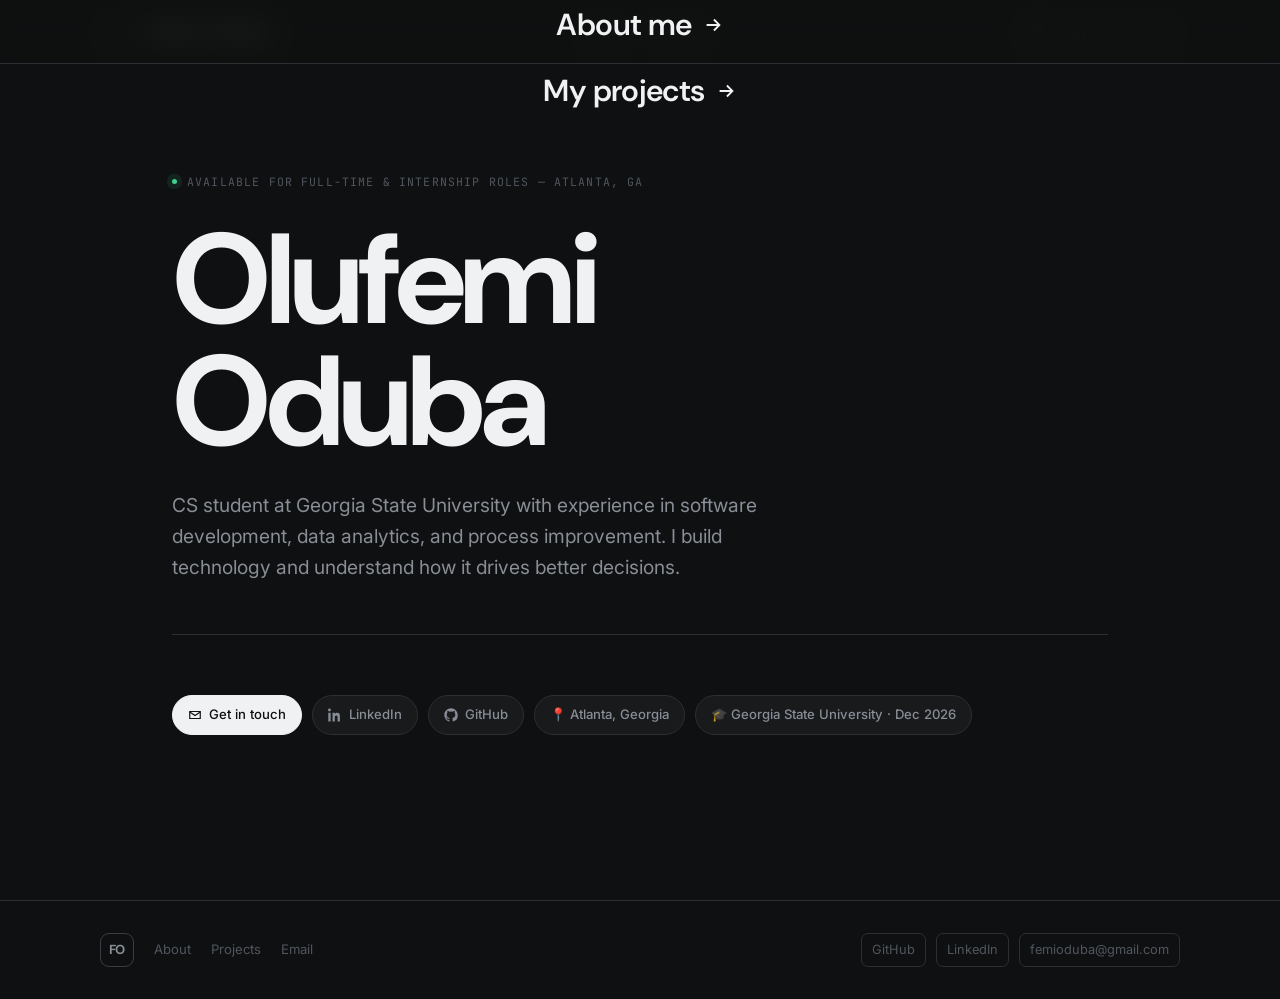
==== commit 7b378bfd: "Redesign — cleaner layout inspired by Chukwudi's site" ====
--- a/index.html
+++ b/index.html
@@ -3,1551 +3,190 @@
 <head>
   <meta charset="UTF-8">
   <meta name="viewport" content="width=device-width, initial-scale=1.0">
-  <title>Olufemi Oduba — CS Student · Analytics · Technology Consulting</title>
-  <meta name="description" content="Olufemi Oduba — Computer Science student at Georgia State University with experience in software development, data analytics, and technology consulting.">
-  <meta property="og:title" content="Olufemi Oduba — Portfolio">
-  <meta property="og:description" content="CS student at GSU | Software Development · Data Analytics · Technology Consulting">
-  <link rel="preconnect" href="https://fonts.googleapis.com">
-  <link rel="preconnect" href="https://fonts.gstatic.com" crossorigin>
-  <link href="https://fonts.googleapis.com/css2?family=DM+Sans:wght@400;500;600;700&family=Inter:wght@400;500;600&family=JetBrains+Mono:wght@400;500&display=swap" rel="stylesheet">
+  <title>Olufemi Oduba</title>
+  <meta name="description" content="CS student at Georgia State University — software development, data analytics, technology consulting.">
+  <link rel="stylesheet" href="style.css">
   <style>
-    /* ============================================================
-       TOKEN SYSTEM
-    ============================================================ */
-    :root {
-      --bg:        #0c0e0f;
-      --bg-2:      #141618;
-      --bg-3:      #1c1f22;
-      --border:    #252a2e;
-      --border-2:  #313840;
-      --text:      #e8eaec;
-      --text-2:    #8b929a;
-      --text-3:    #565d66;
-      --accent:    #3b82f6;
-      --accent-2:  #60a5fa;
-      --accent-dim:rgba(59,130,246,.12);
-      --green:     #22c55e;
-      --green-dim: rgba(34,197,94,.12);
-      --radius-sm: 8px;
-      --radius:    14px;
-      --radius-lg: 20px;
-      --shadow:    0 4px 24px rgba(0,0,0,.4);
-      --shadow-sm: 0 2px 8px  rgba(0,0,0,.3);
-      --font-display: 'DM Sans',   'Segoe UI', sans-serif;
-      --font-body:    'Inter',     'Segoe UI', sans-serif;
-      --font-mono:    'JetBrains Mono', 'Courier New', monospace;
-      --max-w: 1100px;
-      --nav-h: 66px;
-      --transition: 0.2s ease;
-    }
-    [data-theme="light"] {
-      --bg:        #f5f7f9;
-      --bg-2:      #ffffff;
-      --bg-3:      #eef1f4;
-      --border:    #dde1e7;
-      --border-2:  #c8cdd5;
-      --text:      #0c0e0f;
-      --text-2:    #4a5260;
-      --text-3:    #8b929a;
-      --accent-dim:rgba(59,130,246,.08);
-      --green-dim: rgba(34,197,94,.08);
-      --shadow:    0 4px 24px rgba(0,0,0,.08);
-      --shadow-sm: 0 2px 8px  rgba(0,0,0,.06);
+    /* ── HOME-SPECIFIC ── */
+    .hero {
+      padding: clamp(64px, 12vh, 120px) 0 clamp(48px, 8vh, 80px);
     }
 
-    /* ============================================================
-       RESET & BASE
-    ============================================================ */
-    *, *::before, *::after { box-sizing: border-box; margin: 0; padding: 0; }
-    html { scroll-behavior: smooth; font-size: 16px; }
-    body {
-      background: var(--bg);
-      color: var(--text);
-      font-family: var(--font-body);
-      line-height: 1.65;
-      -webkit-font-smoothing: antialiased;
-      transition: background var(--transition), color var(--transition);
-      overflow-x: hidden;
+    .hero-intro {
+      font-family: var(--font-m);
+      font-size: .72rem; letter-spacing: .1em;
+      text-transform: uppercase; color: var(--text-3);
+      display: flex; align-items: center; gap: 10px;
+      margin-bottom: 28px;
     }
-    a { color: inherit; text-decoration: none; }
-    img { display: block; max-width: 100%; }
-    button { cursor: pointer; border: none; background: none; font-family: inherit; }
-    ul { list-style: none; }
-    :focus-visible { outline: 2px solid var(--accent); outline-offset: 3px; border-radius: 3px; }
-    @media (prefers-reduced-motion: reduce) {
-      *, *::before, *::after { animation-duration: .001ms !important; transition-duration: .001ms !important; }
-    }
-
-    /* ============================================================
-       SCROLL PROGRESS
-    ============================================================ */
-    #progress-bar {
-      position: fixed; top: 0; left: 0; height: 2px; width: 0%;
-      background: var(--accent); z-index: 200;
-      transition: width .08s linear;
-    }
-
-    /* ============================================================
-       NAV
-    ============================================================ */
-    nav#nav {
-      position: fixed; top: 0; left: 0; right: 0; z-index: 100;
-      height: var(--nav-h);
-      display: flex; align-items: center;
-      padding: 0 clamp(20px, 5vw, 60px);
-      background: rgba(12,14,15,.85);
-      backdrop-filter: blur(12px);
-      border-bottom: 1px solid var(--border);
-      transition: background var(--transition), border-color var(--transition);
-    }
-    [data-theme="light"] nav#nav { background: rgba(245,247,249,.88); }
-
-    .nav-inner {
-      width: 100%; max-width: var(--max-w);
-      margin: 0 auto;
-      display: flex; align-items: center; justify-content: space-between;
-    }
-
-    .nav-brand {
-      font-family: var(--font-display);
-      font-weight: 700; font-size: 1rem;
-      letter-spacing: -.01em;
-      display: flex; align-items: center; gap: 10px;
-    }
-    .nav-mark {
-      width: 32px; height: 32px; border-radius: 8px;
-      background: var(--accent);
-      color: #fff;
-      display: flex; align-items: center; justify-content: center;
-      font-size: .78rem; font-weight: 700;
-    }
-
-    .nav-links {
-      display: flex; align-items: center; gap: 4px;
-    }
-    .nav-links a {
-      font-size: .84rem; font-weight: 500;
-      color: var(--text-2);
-      padding: 6px 12px; border-radius: 6px;
-      transition: color var(--transition), background var(--transition);
-    }
-    .nav-links a:hover, .nav-links a.active { color: var(--text); background: var(--bg-3); }
-
-    .nav-actions { display: flex; align-items: center; gap: 10px; }
-
-    #theme-toggle {
-      width: 36px; height: 36px; border-radius: 8px;
-      border: 1px solid var(--border);
-      background: var(--bg-2);
-      color: var(--text-2);
-      display: flex; align-items: center; justify-content: center;
-      font-size: 1rem;
-      transition: all var(--transition);
-    }
-    #theme-toggle:hover { color: var(--text); border-color: var(--border-2); }
-
-    .btn {
-      display: inline-flex; align-items: center; gap: 8px;
-      font-size: .84rem; font-weight: 600;
-      padding: 8px 16px; border-radius: 8px;
-      transition: all var(--transition);
-    }
-    .btn-primary {
-      background: var(--accent); color: #fff;
-    }
-    .btn-primary:hover { background: var(--accent-2); transform: translateY(-1px); }
-    .btn-outline {
-      border: 1px solid var(--border); color: var(--text-2); background: var(--bg-2);
-    }
-    .btn-outline:hover { border-color: var(--border-2); color: var(--text); transform: translateY(-1px); }
-
-    .ham { display: none; flex-direction: column; gap: 5px; width: 36px; height: 36px;
-      align-items: center; justify-content: center;
-      border: 1px solid var(--border); border-radius: 8px; background: var(--bg-2); }
-    .ham span { display: block; width: 18px; height: 1.5px; background: var(--text-2); border-radius: 1px;
-      transition: all .2s ease; }
-
-    /* ============================================================
-       MOBILE NAV
-    ============================================================ */
-    #mobile-menu {
-      display: none; position: fixed; inset: var(--nav-h) 0 0 0; z-index: 99;
-      background: var(--bg);
-      padding: 28px 24px;
-      flex-direction: column; gap: 8px;
-    }
-    #mobile-menu.open { display: flex; }
-    #mobile-menu a {
-      font-size: 1.1rem; font-weight: 500; color: var(--text-2);
-      padding: 14px 18px; border-radius: 10px;
-      transition: all var(--transition);
-    }
-    #mobile-menu a:hover { color: var(--text); background: var(--bg-2); }
-
-    /* ============================================================
-       SECTION LAYOUT
-    ============================================================ */
-    .section {
-      padding: 88px clamp(20px, 5vw, 60px);
-    }
-    .section-inner {
-      max-width: var(--max-w);
-      margin: 0 auto;
-    }
-    .section-head { margin-bottom: 52px; }
-    .eyebrow {
-      font-family: var(--font-mono);
-      font-size: .72rem; letter-spacing: .1em;
-      text-transform: uppercase;
-      color: var(--accent);
-      display: inline-flex; align-items: center; gap: 8px;
-      margin-bottom: 14px;
-    }
-    .eyebrow::before {
+    .hero-intro::before {
       content: ''; display: block;
-      width: 6px; height: 6px; border-radius: 50%;
-      background: var(--accent);
-      box-shadow: 0 0 0 4px var(--accent-dim);
-    }
-    h2.section-title {
-      font-family: var(--font-display);
-      font-size: clamp(1.8rem, 3.5vw, 2.4rem);
-      font-weight: 700; letter-spacing: -.02em;
-      line-height: 1.1;
-    }
-    .section-sub {
-      margin-top: 10px;
-      font-size: 1rem; color: var(--text-2);
-      max-width: 52ch;
-    }
-    hr.divider { border: none; border-top: 1px solid var(--border); }
-
-    /* ============================================================
-       REVEAL ANIMATIONS
-    ============================================================ */
-    .reveal {
-      opacity: 0; transform: translateY(22px);
-      transition: opacity .55s ease, transform .55s ease;
-    }
-    .reveal.visible { opacity: 1; transform: none; }
-    .reveal-delay-1 { transition-delay: .1s; }
-    .reveal-delay-2 { transition-delay: .2s; }
-    .reveal-delay-3 { transition-delay: .3s; }
-    .reveal-delay-4 { transition-delay: .4s; }
-
-    /* ============================================================
-       HERO
-    ============================================================ */
-    #hero {
-      padding-top: calc(var(--nav-h) + 64px);
-      padding-bottom: 80px;
-      padding-left: clamp(20px, 5vw, 60px);
-      padding-right: clamp(20px, 5vw, 60px);
-      min-height: 100vh;
-      display: flex; align-items: center;
-    }
-    .hero-inner {
-      max-width: var(--max-w); margin: 0 auto; width: 100%;
-      display: grid;
-      grid-template-columns: 1.1fr .9fr;
-      gap: 56px; align-items: center;
-    }
-    .hero-available {
-      display: inline-flex; align-items: center; gap: 8px;
-      font-family: var(--font-mono); font-size: .72rem;
-      color: var(--green);
-      background: var(--green-dim);
-      border: 1px solid rgba(34,197,94,.2);
-      padding: 5px 12px; border-radius: 99px;
-      margin-bottom: 22px;
-    }
-    .hero-available::before {
-      content: ''; width: 6px; height: 6px; border-radius: 50%;
+      width: 5px; height: 5px; border-radius: 50%;
       background: var(--green);
+      box-shadow: 0 0 0 5px var(--green-dim);
       animation: pulse 2s infinite;
     }
     @keyframes pulse {
-      0%, 100% { box-shadow: 0 0 0 0 rgba(34,197,94,.5); }
-      50%       { box-shadow: 0 0 0 6px rgba(34,197,94,0); }
-    }
-    .hero-sub {
-      font-family: var(--font-mono); font-size: .78rem;
-      letter-spacing: .08em; text-transform: uppercase;
-      color: var(--accent); margin-bottom: 16px;
-    }
-    h1.hero-name {
-      font-family: var(--font-display);
-      font-size: clamp(2.8rem, 6vw, 4.4rem);
-      font-weight: 700; letter-spacing: -.03em;
-      line-height: 1.0;
-      margin-bottom: 24px;
-    }
-    .hero-desc {
-      font-size: 1.06rem; color: var(--text-2);
-      max-width: 50ch; line-height: 1.7;
-      margin-bottom: 36px;
-    }
-    .hero-actions {
-      display: flex; flex-wrap: wrap; gap: 10px;
-      margin-bottom: 40px;
-    }
-    .hero-social {
-      display: flex; gap: 10px;
-    }
-    .hero-social a {
-      width: 38px; height: 38px; border-radius: 8px;
-      border: 1px solid var(--border); background: var(--bg-2);
-      color: var(--text-2);
-      display: flex; align-items: center; justify-content: center;
-      transition: all var(--transition);
-    }
-    .hero-social a:hover { color: var(--text); border-color: var(--accent); transform: translateY(-2px); }
-    .hero-social svg { width: 16px; height: 16px; }
-
-    .hero-photo-col { display: flex; justify-content: center; }
-    .hero-photo-wrap {
-      position: relative;
-      width: clamp(240px, 28vw, 360px);
-    }
-    .hero-photo-wrap::before {
-      content: '';
-      position: absolute; inset: -16px;
-      border-radius: 50%;
-      border: 1px dashed var(--border-2);
-    }
-    .hero-photo-wrap::after {
-      content: '';
-      position: absolute; inset: -30px;
-      border-radius: 50%;
-      border: 1px dashed var(--border);
-      opacity: .5;
-    }
-    .hero-photo {
-      width: 100%; aspect-ratio: 1;
-      border-radius: 50%;
-      object-fit: cover;
-      border: 3px solid var(--border);
-      position: relative; z-index: 1;
-    }
-    .hero-badge {
-      position: absolute; bottom: 10px; right: -10px; z-index: 2;
-      background: var(--bg-2);
-      border: 1px solid var(--border);
-      border-radius: 10px;
-      padding: 8px 12px;
-      font-size: .72rem; font-family: var(--font-mono);
-      color: var(--text-2);
-      white-space: nowrap;
-      box-shadow: var(--shadow-sm);
-    }
-    .hero-badge strong { display: block; color: var(--text); font-size: .8rem; }
-
-    /* ============================================================
-       STATS — Bloomberg-terminal signature element
-    ============================================================ */
-    #stats {
-      padding: 0 clamp(20px,5vw,60px) 88px;
-    }
-    .stats-grid {
-      max-width: var(--max-w); margin: 0 auto;
-      display: grid;
-      grid-template-columns: repeat(4, 1fr);
-      border: 1px solid var(--border);
-      border-radius: var(--radius-lg);
-      overflow: hidden;
-      background: var(--bg-2);
-    }
-    .stat-card {
-      padding: 28px 28px 24px;
-      border-right: 1px solid var(--border);
-      position: relative;
-    }
-    .stat-card:last-child { border-right: none; }
-    .stat-ticker {
-      font-family: var(--font-mono); font-size: .64rem;
-      letter-spacing: .12em; text-transform: uppercase;
-      color: var(--text-3); margin-bottom: 10px;
-    }
-    .stat-number {
-      font-family: var(--font-mono);
-      font-size: clamp(1.8rem, 3.5vw, 2.6rem);
-      font-weight: 500; color: var(--text);
-      letter-spacing: -.03em;
-      line-height: 1;
-    }
-    .stat-number span { font-size: .6em; color: var(--accent); }
-    .stat-label {
-      margin-top: 8px;
-      font-size: .8rem; color: var(--text-2);
-    }
-    .stat-grid-lines {
-      position: absolute; inset: 0; pointer-events: none; opacity: .04;
-      background-image:
-        linear-gradient(var(--text) 1px, transparent 1px),
-        linear-gradient(90deg, var(--text) 1px, transparent 1px);
-      background-size: 20px 20px;
+      0%,100% { box-shadow: 0 0 0 0 rgba(62,207,142,.5); }
+      50%      { box-shadow: 0 0 0 7px rgba(62,207,142,0); }
     }
 
-    /* ============================================================
-       ABOUT
-    ============================================================ */
-    .about-grid {
-      display: grid;
-      grid-template-columns: 1.1fr .9fr;
-      gap: 56px; align-items: start;
-    }
-    .about-body p { color: var(--text-2); margin-bottom: 18px; }
-    .about-body p:last-child { margin-bottom: 0; }
-    .about-body strong { color: var(--text); }
-    .info-list { display: flex; flex-direction: column; gap: 14px; }
-    .info-item {
-      background: var(--bg-2); border: 1px solid var(--border);
-      border-radius: var(--radius); padding: 16px 18px;
-      display: flex; align-items: center; gap: 14px;
-    }
-    .info-icon {
-      width: 38px; height: 38px; border-radius: 8px;
-      background: var(--accent-dim); color: var(--accent);
-      display: flex; align-items: center; justify-content: center;
-      font-size: 1rem; flex-shrink: 0;
-    }
-    .info-label { font-size: .74rem; color: var(--text-3); font-family: var(--font-mono); text-transform: uppercase; letter-spacing: .06em; }
-    .info-value { font-size: .9rem; font-weight: 500; color: var(--text); }
-
-    /* ============================================================
-       TIMELINE
-    ============================================================ */
-    .timeline {
-      position: relative;
-      padding-left: 28px;
-    }
-    .timeline::before {
-      content: '';
-      position: absolute; left: 0; top: 6px; bottom: 6px;
-      width: 2px; background: var(--border);
-    }
-    .tl-item {
-      position: relative; margin-bottom: 36px;
-    }
-    .tl-item:last-child { margin-bottom: 0; }
-    .tl-dot {
-      position: absolute; left: -35px; top: 4px;
-      width: 14px; height: 14px; border-radius: 50%;
-      background: var(--bg-2); border: 2px solid var(--border);
-      transition: border-color .2s;
-    }
-    .tl-item:hover .tl-dot { border-color: var(--accent); }
-    .tl-date { font-family: var(--font-mono); font-size: .72rem; color: var(--text-3); letter-spacing: .06em; margin-bottom: 4px; }
-    .tl-title { font-weight: 600; font-size: .95rem; color: var(--text); }
-    .tl-org { font-size: .85rem; color: var(--accent); margin-top: 2px; }
-
-    /* ============================================================
-       EXPERIENCE CARDS
-    ============================================================ */
-    .exp-grid {
-      display: grid;
-      grid-template-columns: repeat(2, 1fr);
-      gap: 18px;
-    }
-    .exp-card {
-      background: var(--bg-2); border: 1px solid var(--border);
-      border-radius: var(--radius-lg); padding: 26px;
-      transition: border-color var(--transition), transform var(--transition), box-shadow var(--transition);
-    }
-    .exp-card:hover { border-color: var(--border-2); transform: translateY(-3px); box-shadow: var(--shadow); }
-    .exp-card-head {
-      display: flex; align-items: flex-start; justify-content: space-between; gap: 12px;
-      margin-bottom: 18px;
-    }
-    .exp-logo {
-      width: 44px; height: 44px; border-radius: 10px;
-      background: var(--bg-3); border: 1px solid var(--border);
-      display: flex; align-items: center; justify-content: center;
-      font-family: var(--font-mono); font-size: .7rem; font-weight: 700;
-      color: var(--text-2); flex-shrink: 0; overflow: hidden;
-    }
-    .exp-logo img { width: 100%; height: 100%; object-fit: contain; padding: 6px; }
-    .exp-period {
-      font-family: var(--font-mono); font-size: .7rem;
-      color: var(--text-3); white-space: nowrap;
-    }
-    .exp-title { font-family: var(--font-display); font-weight: 600; font-size: 1rem; line-height: 1.3; }
-    .exp-org { font-size: .84rem; color: var(--accent); margin-top: 3px; }
-    .exp-bullets { margin-top: 14px; display: flex; flex-direction: column; gap: 8px; }
-    .exp-bullets li {
-      font-size: .86rem; color: var(--text-2);
-      padding-left: 14px; position: relative;
-    }
-    .exp-bullets li::before { content: '▸'; position: absolute; left: 0; color: var(--accent); font-size: .7rem; top: .2em; }
-    .exp-tags { display: flex; flex-wrap: wrap; gap: 6px; margin-top: 16px; }
-    .tag {
-      font-family: var(--font-mono); font-size: .68rem;
-      color: var(--text-2);
-      background: var(--bg-3); border: 1px solid var(--border);
-      padding: 3px 9px; border-radius: 99px;
+    h1 {
+      font-family: var(--font-d);
+      font-size: clamp(3.6rem, 11vw, 8rem);
+      font-weight: 700;
+      letter-spacing: -.04em;
+      line-height: .95;
+      color: var(--text);
+      margin-bottom: 28px;
     }
 
-    /* ============================================================
-       PROJECTS
-    ============================================================ */
-    .filter-bar {
-      display: flex; flex-wrap: wrap; gap: 8px; margin-bottom: 36px;
-    }
-    .filter-btn {
-      font-size: .82rem; font-weight: 500;
-      padding: 7px 16px; border-radius: 99px;
-      border: 1px solid var(--border); color: var(--text-2);
-      background: var(--bg-2);
-      transition: all var(--transition);
-    }
-    .filter-btn.active, .filter-btn:hover { border-color: var(--accent); color: var(--accent); background: var(--accent-dim); }
-
-    .projects-grid {
-      display: grid;
-      grid-template-columns: repeat(2, 1fr);
-      gap: 20px;
-    }
-    .project-card {
-      background: var(--bg-2); border: 1px solid var(--border);
-      border-radius: var(--radius-lg); overflow: hidden;
-      cursor: pointer;
-      transition: border-color var(--transition), transform var(--transition), box-shadow var(--transition);
-    }
-    .project-card:hover { border-color: var(--border-2); transform: translateY(-4px); box-shadow: var(--shadow); }
-    .project-card.hidden { display: none; }
-
-    .project-img {
-      width: 100%; aspect-ratio: 16/9;
-      background: var(--bg-3);
-      display: flex; align-items: center; justify-content: center;
-      overflow: hidden; position: relative;
-    }
-    .project-img img { width: 100%; height: 100%; object-fit: cover; }
-    .project-img-placeholder {
-      font-size: 3rem; color: var(--text-3);
-    }
-    .project-cat-badge {
-      position: absolute; top: 12px; right: 12px;
-      font-family: var(--font-mono); font-size: .64rem;
-      letter-spacing: .08em; text-transform: uppercase;
-      color: var(--accent);
-      background: var(--bg-2);
-      border: 1px solid var(--border);
-      padding: 4px 8px; border-radius: 4px;
+    .hero-tagline {
+      font-size: clamp(1rem, 2.2vw, 1.2rem);
+      color: var(--text-2);
+      max-width: 52ch;
+      line-height: 1.6;
+      margin-bottom: 52px;
     }
 
-    .project-body { padding: 22px; }
-    .project-num { font-family: var(--font-mono); font-size: .7rem; color: var(--text-3); letter-spacing: .06em; margin-bottom: 6px; }
-    .project-title { font-family: var(--font-display); font-weight: 600; font-size: 1.05rem; margin-bottom: 8px; }
-    .project-desc { font-size: .86rem; color: var(--text-2); line-height: 1.6; margin-bottom: 14px; }
-    .project-foot { display: flex; align-items: center; justify-content: space-between; }
-    .project-link {
-      font-size: .78rem; font-weight: 600; color: var(--accent);
-      display: flex; align-items: center; gap: 5px;
-    }
-    .project-link:hover { text-decoration: underline; }
-
-    /* ============================================================
-       PROJECT MODAL
-    ============================================================ */
-    #modal-overlay {
-      display: none; position: fixed; inset: 0; z-index: 300;
-      background: rgba(0,0,0,.7);
-      backdrop-filter: blur(6px);
-      align-items: center; justify-content: center;
-      padding: 24px;
-    }
-    #modal-overlay.open { display: flex; }
-    .modal {
-      background: var(--bg-2); border: 1px solid var(--border);
-      border-radius: var(--radius-lg);
-      max-width: 680px; width: 100%;
-      max-height: 88vh; overflow-y: auto;
-      box-shadow: var(--shadow);
-    }
-    .modal-head { padding: 28px 28px 0; display: flex; justify-content: space-between; align-items: flex-start; gap: 12px; }
-    .modal-close {
-      width: 32px; height: 32px; border-radius: 7px;
-      background: var(--bg-3); color: var(--text-2);
-      display: flex; align-items: center; justify-content: center;
-      flex-shrink: 0; font-size: 1.1rem; line-height: 1;
-      transition: all var(--transition);
-    }
-    .modal-close:hover { background: var(--bg); color: var(--text); }
-    .modal-body { padding: 20px 28px 28px; }
-    .modal-section-title { font-family: var(--font-mono); font-size: .7rem; letter-spacing: .1em; text-transform: uppercase; color: var(--text-3); margin: 20px 0 8px; }
-    .modal-body p { font-size: .9rem; color: var(--text-2); margin-bottom: 10px; }
-    .modal-body ul { display: flex; flex-direction: column; gap: 7px; }
-    .modal-body ul li { font-size: .88rem; color: var(--text-2); padding-left: 16px; position: relative; }
-    .modal-body ul li::before { content: '▸'; position: absolute; left: 0; color: var(--accent); font-size: .68rem; top: .25em; }
-
-    /* ============================================================
-       SKILLS
-    ============================================================ */
-    .skills-cols {
-      display: grid;
-      grid-template-columns: repeat(2, 1fr);
-      gap: 20px;
-    }
-    .skills-group {
-      background: var(--bg-2); border: 1px solid var(--border);
-      border-radius: var(--radius-lg); padding: 22px;
-    }
-    .skills-group-title {
-      font-family: var(--font-mono); font-size: .7rem;
-      letter-spacing: .1em; text-transform: uppercase;
-      color: var(--accent); margin-bottom: 16px;
-    }
-    .skills-chips { display: flex; flex-wrap: wrap; gap: 8px; }
-    .skill-chip {
-      display: flex; align-items: center; gap: 7px;
-      background: var(--bg-3); border: 1px solid var(--border);
-      border-radius: 8px; padding: 7px 12px;
-      transition: all var(--transition);
-    }
-    .skill-chip:hover { border-color: var(--accent); transform: translateY(-2px); }
-    .skill-chip img { width: 18px; height: 18px; }
-    .skill-chip span { font-size: .82rem; font-weight: 500; color: var(--text); }
-
-    /* ============================================================
-       MARQUEE
-    ============================================================ */
-    #marquee-section {
-      padding: 40px 0; overflow: hidden;
-      border-top: 1px solid var(--border);
-      border-bottom: 1px solid var(--border);
-    }
-    .marquee-track {
-      display: flex; gap: 0;
-      animation: marquee 28s linear infinite;
-      width: max-content;
-    }
-    #marquee-section:hover .marquee-track { animation-play-state: paused; }
-    .marquee-item {
-      display: flex; align-items: center; gap: 10px;
-      padding: 0 36px;
-      font-family: var(--font-mono); font-size: .82rem;
-      color: var(--text-3); white-space: nowrap;
-      border-right: 1px solid var(--border);
-    }
-    .marquee-item img { width: 20px; height: 20px; opacity: .5; transition: opacity .2s; }
-    .marquee-item:hover img { opacity: 1; }
-    .marquee-item:hover { color: var(--text-2); }
-    @keyframes marquee {
-      from { transform: translateX(0); }
-      to   { transform: translateX(-50%); }
+    .hero-nav {
+      display: flex; flex-direction: column;
+      gap: 12px; margin-bottom: 60px;
     }
 
-    /* ============================================================
-       CONTACT
-    ============================================================ */
-    .contact-wrap {
-      display: grid; grid-template-columns: 1fr 1fr; gap: 48px; align-items: start;
+    .hero-divider { border: none; border-top: 1px solid var(--border); margin-bottom: 60px; }
+
+    /* social pill row */
+    .hero-socials {
+      display: flex; flex-wrap: wrap; gap: 10px;
     }
-    .contact-links { display: flex; flex-direction: column; gap: 12px; }
-    .contact-link {
-      display: flex; align-items: center; gap: 14px;
-      background: var(--bg-2); border: 1px solid var(--border);
-      border-radius: var(--radius); padding: 16px 18px;
-      color: var(--text-2); font-size: .9rem;
-      transition: all var(--transition);
+    .social-pill {
+      display: inline-flex; align-items: center; gap: 7px;
+      font-size: .82rem; font-weight: 500;
+      color: var(--text-2);
+      border: 1px solid var(--border);
+      border-radius: 99px; padding: 8px 15px;
+      background: var(--bg-2);
+      transition: all var(--ease);
     }
-    .contact-link:hover { border-color: var(--accent); color: var(--text); transform: translateX(4px); }
-    .contact-link-icon {
-      width: 38px; height: 38px; border-radius: 8px;
-      background: var(--accent-dim); color: var(--accent);
-      display: flex; align-items: center; justify-content: center;
-      flex-shrink: 0; font-size: 1rem;
-    }
-    .contact-form { display: flex; flex-direction: column; gap: 14px; }
-    .form-group label {
-      display: block; font-size: .78rem; font-weight: 500;
-      color: var(--text-2); margin-bottom: 6px; letter-spacing: .02em;
-    }
-    .form-group input, .form-group textarea {
-      width: 100%; background: var(--bg-2);
-      border: 1px solid var(--border); border-radius: 8px;
-      padding: 11px 14px; font-size: .88rem;
-      color: var(--text); font-family: var(--font-body);
-      transition: border-color var(--transition);
-    }
-    .form-group input::placeholder, .form-group textarea::placeholder { color: var(--text-3); }
-    .form-group input:focus, .form-group textarea:focus { outline: none; border-color: var(--accent); }
-    .form-group textarea { resize: vertical; min-height: 120px; }
-
-    /* ============================================================
-       FOOTER
-    ============================================================ */
-    footer {
-      border-top: 1px solid var(--border);
-      padding: 28px clamp(20px,5vw,60px);
-    }
-    .footer-inner {
-      max-width: var(--max-w); margin: 0 auto;
-      display: flex; justify-content: space-between; align-items: center;
-      flex-wrap: wrap; gap: 12px;
-    }
-    .footer-inner p { font-size: .82rem; color: var(--text-3); }
-    .footer-inner a { color: var(--text-2); font-size: .82rem; }
-    .footer-inner a:hover { color: var(--accent); }
-
-    /* ============================================================
-       RESPONSIVE
-    ============================================================ */
-    @media (max-width: 900px) {
-      .hero-inner { grid-template-columns: 1fr; }
-      .hero-photo-col { display: none; }
-      .about-grid { grid-template-columns: 1fr; }
-      .exp-grid { grid-template-columns: 1fr; }
-      .projects-grid { grid-template-columns: 1fr; }
-      .skills-cols { grid-template-columns: 1fr; }
-      .contact-wrap { grid-template-columns: 1fr; }
-      .stats-grid { grid-template-columns: repeat(2, 1fr); }
-      .stat-card:nth-child(2) { border-right: none; }
-      .stat-card:nth-child(3) { border-top: 1px solid var(--border); }
-      .nav-links { display: none; }
-      .ham { display: flex; }
-    }
-    @media (max-width: 520px) {
-      .stats-grid { grid-template-columns: 1fr; }
-      .stat-card { border-right: none; border-bottom: 1px solid var(--border); }
-      .stat-card:last-child { border-bottom: none; }
-    }
+    .social-pill:hover { color: var(--text); border-color: var(--border-2); transform: translateY(-2px); }
+    .social-pill.primary { background: var(--text); color: var(--bg); border-color: var(--text); }
+    .social-pill.primary:hover { opacity: .88; }
+    .social-pill svg { width: 14px; height: 14px; }
   </style>
 </head>
 <body>
+<div id="progress"></div>
 
-<div id="progress-bar"></div>
-
-<!-- ============================================================
-     NAV
-============================================================ -->
-<nav id="nav">
+<!-- NAV -->
+<nav>
   <div class="nav-inner">
-    <a class="nav-brand" href="#hero">
-      <span class="nav-mark">FO</span>
+    <a class="nav-mark" href="index.html">
+      <span class="mark-box">FO</span>
       Olufemi Oduba
     </a>
-    <ul class="nav-links">
-      <li><a href="#about" class="nav-link">About</a></li>
-      <li><a href="#experience" class="nav-link">Experience</a></li>
-      <li><a href="#projects" class="nav-link">Projects</a></li>
-      <li><a href="#skills" class="nav-link">Skills</a></li>
-      <li><a href="#contact" class="nav-link">Contact</a></li>
-    </ul>
-    <div class="nav-actions">
-      <button id="theme-toggle" aria-label="Toggle theme">🌙</button>
-      <a class="btn btn-primary" href="mailto:femioduba@gmail.com">Hire Me</a>
-      <button class="ham" id="ham-btn" aria-label="Open menu" aria-expanded="false">
+    <div class="nav-center">
+      <a href="about.html" class="nav-link">About</a>
+      <a href="projects.html" class="nav-link">Projects</a>
+    </div>
+    <div class="nav-right">
+      <a class="nav-icon" href="https://github.com/femioduba1" target="_blank" rel="noopener noreferrer" aria-label="GitHub">
+        <svg viewBox="0 0 24 24" fill="currentColor"><path d="M12 .5C5.73.5.5 5.73.5 12c0 5.1 3.29 9.4 7.86 10.93.57.1.78-.25.78-.55v-2.16c-3.2.7-3.88-1.36-3.88-1.36-.52-1.34-1.28-1.7-1.28-1.7-1.05-.72.08-.7.08-.7 1.16.08 1.77 1.2 1.77 1.2 1.03 1.76 2.7 1.25 3.36.96.1-.75.4-1.25.73-1.54-2.56-.29-5.26-1.28-5.26-5.7 0-1.26.45-2.29 1.18-3.1-.12-.29-.51-1.46.11-3.04 0 0 .97-.31 3.18 1.18a11 11 0 0 1 5.79 0c2.2-1.49 3.17-1.18 3.17-1.18.63 1.58.24 2.75.12 3.04.74.81 1.18 1.84 1.18 3.1 0 4.43-2.7 5.4-5.28 5.69.42.36.78 1.07.78 2.16v3.2c0 .31.2.66.79.55A10.52 10.52 0 0 0 23.5 12C23.5 5.73 18.27.5 12 .5z"/></svg>
+      </a>
+      <a class="nav-icon" href="https://www.linkedin.com/in/femioduba" target="_blank" rel="noopener noreferrer" aria-label="LinkedIn">
+        <svg viewBox="0 0 24 24" fill="currentColor"><path d="M4.98 3.5C4.98 4.88 3.87 6 2.5 6S0 4.88 0 3.5 1.12 1 2.5 1s2.48 1.12 2.48 2.5zM.5 8h4V23h-4V8zm7.5 0h3.8v2.05h.05c.53-1 1.83-2.05 3.77-2.05 4.03 0 4.78 2.65 4.78 6.1V23h-4v-6.5c0-1.55-.03-3.55-2.16-3.55-2.16 0-2.5 1.69-2.5 3.43V23h-4V8z"/></svg>
+      </a>
+      <a class="nav-icon" href="mailto:femioduba@gmail.com" aria-label="Email">
+        <svg viewBox="0 0 24 24" fill="none" stroke="currentColor" stroke-width="2"><path d="M3 6h18v12H3z"/><path d="M3 7l9 6 9-6"/></svg>
+      </a>
+      <button id="theme-btn" class="nav-icon" aria-label="Toggle theme">🌙</button>
+      <button class="ham" id="ham" aria-label="Menu" aria-expanded="false">
         <span></span><span></span><span></span>
       </button>
     </div>
   </div>
 </nav>
 
-<!-- Mobile menu -->
-<div id="mobile-menu" role="navigation" aria-label="Mobile navigation">
-  <a href="#about">About</a>
-  <a href="#experience">Experience</a>
-  <a href="#projects">Projects</a>
-  <a href="#skills">Skills</a>
-  <a href="#contact">Contact</a>
+<div id="mobile-nav">
+  <a href="about.html">About</a>
+  <a href="projects.html">Projects</a>
+  <a href="mailto:femioduba@gmail.com">Email</a>
+  <a href="https://www.linkedin.com/in/femioduba" target="_blank" rel="noopener noreferrer">LinkedIn</a>
+  <a href="https://github.com/femioduba1" target="_blank" rel="noopener noreferrer">GitHub</a>
 </div>
 
-<!-- ============================================================
-     HERO
-============================================================ -->
-<section id="hero">
-  <div class="hero-inner">
-    <div class="hero-text">
-      <div class="hero-available">Available for full-time &amp; internship roles</div>
-      <p class="hero-sub">Computer Science · Analytics · Technology Consulting</p>
-      <h1 class="hero-name">Olufemi<br>Oduba</h1>
-      <p class="hero-desc">
-        CS student at Georgia State University with hands-on experience in software development,
-        data analytics, and process improvement. I enjoy building technology
-        <em>and</em> understanding how it drives better business decisions.
+<!-- MAIN -->
+<main class="page">
+  <div class="inner">
+    <section class="hero">
+      <p class="hero-intro reveal">Available for full-time &amp; internship roles — Atlanta, GA</p>
+
+      <h1 class="reveal d1">Olufemi<br>Oduba</h1>
+
+      <p class="hero-tagline reveal d2">
+        CS student at Georgia State University with experience in
+        software development, data analytics, and process improvement.
+        I build technology and understand how it drives better decisions.
       </p>
-      <div class="hero-actions">
-        <a class="btn btn-primary" href="mailto:femioduba@gmail.com">
-          <svg width="14" height="14" viewBox="0 0 24 24" fill="none" stroke="currentColor" stroke-width="2"><path d="M3 6h18v12H3z"/><path d="M3 7l9 6 9-6"/></svg>
-          Contact Me
+
+      <nav class="hero-nav reveal d3" aria-label="Sections">
+        <a class="big-link" href="about.html">
+          About me
+          <svg viewBox="0 0 24 24" fill="none" stroke="currentColor" stroke-width="2"><path d="M5 12h14M13 6l6 6-6 6"/></svg>
         </a>
-        <a class="btn btn-outline" href="https://www.linkedin.com/in/femioduba" target="_blank" rel="noopener noreferrer">LinkedIn ↗</a>
-        <a class="btn btn-outline" href="https://github.com/femioduba1" target="_blank" rel="noopener noreferrer">GitHub ↗</a>
+        <a class="big-link" href="projects.html">
+          My projects
+          <svg viewBox="0 0 24 24" fill="none" stroke="currentColor" stroke-width="2"><path d="M5 12h14M13 6l6 6-6 6"/></svg>
+        </a>
+      </nav>
+
+      <hr class="hero-divider reveal">
+
+      <div class="hero-socials reveal">
+        <a class="social-pill primary" href="mailto:femioduba@gmail.com">
+          <svg viewBox="0 0 24 24" fill="none" stroke="currentColor" stroke-width="2"><path d="M3 6h18v12H3z"/><path d="M3 7l9 6 9-6"/></svg>
+          Get in touch
+        </a>
+        <a class="social-pill" href="https://www.linkedin.com/in/femioduba" target="_blank" rel="noopener noreferrer">
+          <svg viewBox="0 0 24 24" fill="currentColor"><path d="M4.98 3.5C4.98 4.88 3.87 6 2.5 6S0 4.88 0 3.5 1.12 1 2.5 1s2.48 1.12 2.48 2.5zM.5 8h4V23h-4V8zm7.5 0h3.8v2.05h.05c.53-1 1.83-2.05 3.77-2.05 4.03 0 4.78 2.65 4.78 6.1V23h-4v-6.5c0-1.55-.03-3.55-2.16-3.55-2.16 0-2.5 1.69-2.5 3.43V23h-4V8z"/></svg>
+          LinkedIn
+        </a>
+        <a class="social-pill" href="https://github.com/femioduba1" target="_blank" rel="noopener noreferrer">
+          <svg viewBox="0 0 24 24" fill="currentColor"><path d="M12 .5C5.73.5.5 5.73.5 12c0 5.1 3.29 9.4 7.86 10.93.57.1.78-.25.78-.55v-2.16c-3.2.7-3.88-1.36-3.88-1.36-.52-1.34-1.28-1.7-1.28-1.7-1.05-.72.08-.7.08-.7 1.16.08 1.77 1.2 1.77 1.2 1.03 1.76 2.7 1.25 3.36.96.1-.75.4-1.25.73-1.54-2.56-.29-5.26-1.28-5.26-5.7 0-1.26.45-2.29 1.18-3.1-.12-.29-.51-1.46.11-3.04 0 0 .97-.31 3.18 1.18a11 11 0 0 1 5.79 0c2.2-1.49 3.17-1.18 3.17-1.18.63 1.58.24 2.75.12 3.04.74.81 1.18 1.84 1.18 3.1 0 4.43-2.7 5.4-5.28 5.69.42.36.78 1.07.78 2.16v3.2c0 .31.2.66.79.55A10.52 10.52 0 0 0 23.5 12C23.5 5.73 18.27.5 12 .5z"/></svg>
+          GitHub
+        </a>
+        <span class="social-pill" style="cursor:default;pointer-events:none">
+          📍 Atlanta, Georgia
+        </span>
+        <span class="social-pill" style="cursor:default;pointer-events:none">
+          🎓 Georgia State University · Dec 2026
+        </span>
       </div>
-      <div class="hero-social">
-        <!-- LinkedIn -->
-        <a href="https://www.linkedin.com/in/femioduba" target="_blank" rel="noopener noreferrer" aria-label="LinkedIn">
-          <svg viewBox="0 0 24 24" fill="currentColor"><path d="M4.98 3.5C4.98 4.88 3.87 6 2.5 6S0 4.88 0 3.5 1.12 1 2.5 1s2.48 1.12 2.48 2.5zM.5 8h4V23h-4V8zm7.5 0h3.8v2.05h.05c.53-1 1.83-2.05 3.77-2.05 4.03 0 4.78 2.65 4.78 6.1V23h-4v-6.5c0-1.55-.03-3.55-2.16-3.55-2.16 0-2.5 1.69-2.5 3.43V23h-4V8z"/></svg>
-        </a>
-        <!-- GitHub -->
-        <a href="https://github.com/femioduba1" target="_blank" rel="noopener noreferrer" aria-label="GitHub">
-          <svg viewBox="0 0 24 24" fill="currentColor"><path d="M12 .5C5.73.5.5 5.73.5 12c0 5.1 3.29 9.4 7.86 10.93.57.1.78-.25.78-.55v-2.16c-3.2.7-3.88-1.36-3.88-1.36-.52-1.34-1.28-1.7-1.28-1.7-1.05-.72.08-.7.08-.7 1.16.08 1.77 1.2 1.77 1.2 1.03 1.76 2.7 1.25 3.36.96.1-.75.4-1.25.73-1.54-2.56-.29-5.26-1.28-5.26-5.7 0-1.26.45-2.29 1.18-3.1-.12-.29-.51-1.46.11-3.04 0 0 .97-.31 3.18 1.18a11 11 0 0 1 5.79 0c2.2-1.49 3.17-1.18 3.17-1.18.63 1.58.24 2.75.12 3.04.74.81 1.18 1.84 1.18 3.1 0 4.43-2.7 5.4-5.28 5.69.42.36.78 1.07.78 2.16v3.2c0 .31.2.66.79.55A10.52 10.52 0 0 0 23.5 12C23.5 5.73 18.27.5 12 .5z"/></svg>
-        </a>
-        <!-- Email -->
-        <a href="mailto:femioduba@gmail.com" aria-label="Email">
-          <svg viewBox="0 0 24 24" fill="none" stroke="currentColor" stroke-width="2"><path d="M3 6h18v12H3z"/><path d="M3 7l9 6 9-6"/></svg>
-        </a>
+    </section>
+  </div>
+</main>
+
+<!-- FOOTER -->
+<footer>
+  <div class="foot-inner">
+    <div class="foot-left">
+      <a class="nav-mark" href="index.html" style="font-size:.9rem">
+        <span class="mark-box">FO</span>
+      </a>
+      <div class="foot-links">
+        <a href="about.html">About</a>
+        <a href="projects.html">Projects</a>
+        <a href="mailto:femioduba@gmail.com">Email</a>
       </div>
     </div>
-    <div class="hero-photo-col">
-      <div class="hero-photo-wrap">
-        <img class="hero-photo" src="headshot.jpg" alt="Olufemi Oduba — professional headshot">
-        <div class="hero-badge">
-          <strong>Georgia State University</strong>
-          B.S. Computer Science · Dec 2026
-        </div>
-      </div>
-    </div>
-  </div>
-</section>
-
-<!-- ============================================================
-     STATS
-============================================================ -->
-<div id="stats">
-  <div class="stats-grid">
-    <div class="stat-card reveal">
-      <div class="stat-grid-lines"></div>
-      <div class="stat-ticker">CHALLENGES</div>
-      <div class="stat-number"><span class="counter" data-target="100">0</span><span>+</span></div>
-      <div class="stat-label">Coding challenges solved</div>
-    </div>
-    <div class="stat-card reveal reveal-delay-1">
-      <div class="stat-grid-lines"></div>
-      <div class="stat-ticker">MEMBERSHIP</div>
-      <div class="stat-number"><span class="counter" data-target="50">0</span><span>+</span></div>
-      <div class="stat-label">NSBE members supported</div>
-    </div>
-    <div class="stat-card reveal reveal-delay-2">
-      <div class="stat-grid-lines"></div>
-      <div class="stat-ticker">RECORDS</div>
-      <div class="stat-number"><span class="counter" data-target="10000">0</span><span>+</span></div>
-      <div class="stat-label">Student records processed</div>
-    </div>
-    <div class="stat-card reveal reveal-delay-3">
-      <div class="stat-grid-lines"></div>
-      <div class="stat-ticker">EXPERIENCES</div>
-      <div class="stat-number"><span class="counter" data-target="4">0</span><span>+</span></div>
-      <div class="stat-label">Professional roles &amp; programs</div>
-    </div>
-  </div>
-</div>
-
-<!-- ============================================================
-     ABOUT
-============================================================ -->
-<section class="section" id="about">
-  <div class="section-inner">
-    <div class="section-head reveal">
-      <p class="eyebrow">About</p>
-      <h2 class="section-title">CS student who ships<br>and thinks in systems</h2>
-    </div>
-    <div class="about-grid">
-      <div class="about-body reveal">
-        <p>
-          Hi — I'm <strong>Femi</strong>, a Computer Science student at Georgia State University
-          graduating December 2026. I started in CS because I liked building things, and I still do.
-          But through internships, leadership roles, and real project work, I've developed an equal
-          appreciation for the <strong>business side of technology</strong> — understanding what
-          problems are worth solving, how data informs decisions, and how technical solutions
-          create measurable value for organizations.
-        </p>
-        <p>
-          At <strong>PwC x Extern</strong>, I applied Python-based statistical analysis to a
-          real nonprofit client's operational data and delivered findings in an executive-ready
-          presentation. At <strong>Green Light Drivers Ed</strong>, I built automation tools
-          and dashboards that improved data accuracy by 25% across 100+ weekly sessions.
-          As <strong>Secretary of GSU's NSBE</strong>, I run documentation, communication
-          workflows, and data management for a 50+ member chapter.
-        </p>
-        <p>
-          I'm looking for roles where I can keep building — software, systems, analytics
-          pipelines — while also thinking about how the technology connects to outcomes.
-          Whether that's a software engineering role, a technology analyst position, or
-          a technology consulting program, I want to be in environments that move fast
-          and take both technical depth and business impact seriously.
-        </p>
-      </div>
-      <div class="reveal reveal-delay-1">
-        <div class="info-list">
-          <div class="info-item">
-            <div class="info-icon">🎓</div>
-            <div>
-              <div class="info-label">Education</div>
-              <div class="info-value">Georgia State University · Dec 2026</div>
-            </div>
-          </div>
-          <div class="info-item">
-            <div class="info-icon">📍</div>
-            <div>
-              <div class="info-label">Location</div>
-              <div class="info-value">Atlanta, Georgia</div>
-            </div>
-          </div>
-          <div class="info-item">
-            <div class="info-icon">📧</div>
-            <div>
-              <div class="info-label">Email</div>
-              <div class="info-value"><a href="mailto:femioduba@gmail.com" style="color:var(--accent)">femioduba@gmail.com</a></div>
-            </div>
-          </div>
-          <div class="info-item">
-            <div class="info-icon">🏀</div>
-            <div>
-              <div class="info-label">Interests</div>
-              <div class="info-value">Basketball · Data · Business Technology</div>
-            </div>
-          </div>
-          <div class="info-item">
-            <div class="info-icon">🟢</div>
-            <div>
-              <div class="info-label">Status</div>
-              <div class="info-value" style="color:var(--green)">Open to full-time &amp; internship roles</div>
-            </div>
-          </div>
-        </div>
-      </div>
-    </div>
-  </div>
-</section>
-
-<hr class="divider">
-
-<!-- ============================================================
-     EXPERIENCE
-============================================================ -->
-<section class="section" id="experience">
-  <div class="section-inner">
-    <div class="section-head reveal">
-      <p class="eyebrow">Experience</p>
-      <h2 class="section-title">Where I've worked</h2>
-      <p class="section-sub">Internships, leadership, and professional development programs.</p>
-    </div>
-    <div class="exp-grid">
-
-      <!-- PwC -->
-      <div class="exp-card reveal">
-        <div class="exp-card-head">
-          <div>
-            <div class="exp-logo"><img src="images/icons/project-pwc.jpg" alt="PwC logo" onerror="this.parentElement.innerHTML='PwC'"></div>
-          </div>
-          <span class="exp-period">Jun 2026 – Aug 2026</span>
-        </div>
-        <div class="exp-title">AI-Powered Nonprofit Consulting Extern</div>
-        <div class="exp-org">PwC · Remote</div>
-        <ul class="exp-bullets">
-          <li>Selected for PwC's competitive AI-Powered Consulting Externship, engaging directly with a nonprofit client to diagnose operational challenges.</li>
-          <li>Applied Python statistical analysis to translate raw client data into actionable insights packaged into a written brief, visualizations, and slide deck.</li>
-          <li>Delivered a recorded stakeholder presentation synthesizing analytical findings into clear, business-relevant recommendations.</li>
-        </ul>
-        <div class="exp-tags">
-          <span class="tag">Python</span>
-          <span class="tag">Data Analysis</span>
-          <span class="tag">Stakeholder Reporting</span>
-          <span class="tag">Consulting</span>
-        </div>
-      </div>
-
-      <!-- Green Light -->
-      <div class="exp-card reveal reveal-delay-1">
-        <div class="exp-card-head">
-          <div class="exp-logo"><img src="images/icons/greenlight-logo.png" alt="Green Light logo" onerror="this.parentElement.innerHTML='GL'"></div>
-          <span class="exp-period">May 2025 – Dec 2025</span>
-        </div>
-        <div class="exp-title">Software / IT Intern</div>
-        <div class="exp-org">Green Light Drivers Ed · Alpharetta, GA</div>
-        <ul class="exp-bullets">
-          <li>Developed Python-based automation tools managing scheduling and student records for 100+ weekly sessions, improving data accuracy by 25%.</li>
-          <li>Built data pipelines and Excel dashboards to monitor customer records and instructor availability.</li>
-          <li>Conducted walkthroughs with operations staff to identify process inefficiencies and translate business needs into technical solutions.</li>
-        </ul>
-        <div class="exp-tags">
-          <span class="tag">Python</span>
-          <span class="tag">Process Automation</span>
-          <span class="tag">Excel Dashboards</span>
-          <span class="tag">Data Pipelines</span>
-        </div>
-      </div>
-
-      <!-- NSBE -->
-      <div class="exp-card reveal">
-        <div class="exp-card-head">
-          <div class="exp-logo"><img src="images/icons/nsbe-logo.png" alt="NSBE logo" onerror="this.parentElement.innerHTML='NSBE'"></div>
-          <span class="exp-period">Aug 2024 – Present</span>
-        </div>
-        <div class="exp-title">Secretary</div>
-        <div class="exp-org">National Society of Black Engineers (NSBE) · GSU Chapter</div>
-        <ul class="exp-bullets">
-          <li>Led documentation and decision-tracking for 10+ executive and general body meetings per semester across a 50+ member organization.</li>
-          <li>Managed and structured member data including attendance, bylaws, and reports, enabling data-informed leadership decisions.</li>
-          <li>Improved internal communication workflows using Google Workspace and Excel, reducing follow-up overhead across officers.</li>
-        </ul>
-        <div class="exp-tags">
-          <span class="tag">Leadership</span>
-          <span class="tag">Data Management</span>
-          <span class="tag">Google Workspace</span>
-        </div>
-      </div>
-
-      <!-- CodePath -->
-      <div class="exp-card reveal reveal-delay-1">
-        <div class="exp-card-head">
-          <div class="exp-logo"><img src="images/icons/codepath-logo.png" alt="CodePath logo" onerror="this.parentElement.innerHTML='CP'"></div>
-          <span class="exp-period">Jun 2025 – Aug 2025</span>
-        </div>
-        <div class="exp-title">Technical Interview Prep — Selected Participant</div>
-        <div class="exp-org">CodePath · Remote</div>
-        <ul class="exp-bullets">
-          <li>Selected for CodePath's competitive Technical Interview Prep course for high-potential students pursuing SWE roles at top tech companies.</li>
-          <li>Completed intensive training on algorithms, data structures, and systems problem-solving including weekly mock interviews and timed assessments.</li>
-          <li>Solved 100+ coding challenges covering recursion, dynamic programming, trees, graphs, and advanced problem-solving patterns.</li>
-        </ul>
-        <div class="exp-tags">
-          <span class="tag">Algorithms</span>
-          <span class="tag">Data Structures</span>
-          <span class="tag">LeetCode</span>
-          <span class="tag">Systems Design</span>
-        </div>
-      </div>
-
-    </div>
-  </div>
-</section>
-
-<hr class="divider">
-
-<!-- ============================================================
-     PROJECTS
-============================================================ -->
-<section class="section" id="projects">
-  <div class="section-inner">
-    <div class="section-head reveal">
-      <p class="eyebrow">Projects</p>
-      <h2 class="section-title">What I've built</h2>
-      <p class="section-sub">Selected projects across mobile, full-stack, and analytics work.</p>
-    </div>
-
-    <div class="filter-bar reveal">
-      <button class="filter-btn active" data-filter="all">All</button>
-      <button class="filter-btn" data-filter="mobile">Mobile</button>
-      <button class="filter-btn" data-filter="fullstack">Full Stack</button>
-      <button class="filter-btn" data-filter="analytics">Analytics</button>
-      <button class="filter-btn" data-filter="consulting">Consulting</button>
-    </div>
-
-    <div class="projects-grid">
-
-      <!-- CourtIQ -->
-      <div class="project-card reveal" data-category="fullstack"
-        data-title="CourtIQ — Performance Analysis System"
-        data-overview="A full-stack basketball performance analytics platform that transforms raw multi-angle game data into actionable player evaluation insights."
-        data-problem="Existing basketball analytics tools are expensive, inaccessible to independent analysts, and don't support multi-angle data inputs for granular evaluation."
-        data-approach="Built a full-stack architecture with Angular on the frontend, Node.js backend services, and PostgreSQL for scalable data storage. Implemented real-time analysis pipelines and Git-based version control throughout."
-        data-tech="Angular, Node.js, PostgreSQL, Git"
-        data-results="Delivered end-to-end platform supporting real-time player evaluation and strategy decisions. Applied Agile practices throughout full delivery lifecycle."
-        data-github="https://github.com/femioduba1">
-        <div class="project-img">
-          <div class="project-img-placeholder">🏀</div>
-          <div class="project-cat-badge">Full Stack</div>
-        </div>
-        <div class="project-body">
-          <div class="project-num">01 / Full Stack</div>
-          <div class="project-title">CourtIQ — Performance Analysis</div>
-          <p class="project-desc">Full-stack platform transforming multi-angle basketball data into actionable insights for player evaluation and strategy.</p>
-          <div class="exp-tags">
-            <span class="tag">Angular</span><span class="tag">Node.js</span><span class="tag">PostgreSQL</span>
-          </div>
-          <div class="project-foot" style="margin-top:14px">
-            <span class="project-link">View details →</span>
-            <a href="https://github.com/femioduba1" target="_blank" rel="noopener noreferrer" class="project-link" onclick="event.stopPropagation()">GitHub ↗</a>
-          </div>
-        </div>
-      </div>
-
-      <!-- Fitness Quest -->
-      <div class="project-card reveal reveal-delay-1" data-category="mobile"
-        data-title="Fitness Quest Training Hub"
-        data-overview="A fully offline, AI-personalized fitness app for college students built on a 4-layer architecture across 8 screens with zero external API calls."
-        data-problem="College students need personalized fitness guidance without depending on paid subscriptions or internet connectivity."
-        data-approach="Designed the complete UI/frontend: every screen layout, navigation structure, and dark/light theme system. Built on Flutter/SQLite with a rule-based AI trainer engine running 100% on-device."
-        data-tech="Flutter, Dart, SQLite, fl_chart"
-        data-results="Delivered a fully functional offline fitness app with 60+ exercise library, AI recovery suggestions, BMI tracking, and quest-based workout system."
-        data-github="https://github.com/femioduba1/fitness-quest-training-hub">
-        <div class="project-img">
-          <img src="images/project-fitnessquest.jpg" alt="Fitness Quest Training Hub app screenshots" onerror="this.style.display='none';this.nextElementSibling.style.display='flex'">
-          <div class="project-img-placeholder" style="display:none">💪</div>
-          <div class="project-cat-badge">Mobile</div>
-        </div>
-        <div class="project-body">
-          <div class="project-num">02 / Mobile</div>
-          <div class="project-title">Fitness Quest Training Hub</div>
-          <p class="project-desc">Offline AI-personalized fitness app with a 60+ exercise library, quest system, and 4-layer on-device AI trainer engine.</p>
-          <div class="exp-tags">
-            <span class="tag">Flutter</span><span class="tag">Dart</span><span class="tag">SQLite</span>
-          </div>
-          <div class="project-foot" style="margin-top:14px">
-            <span class="project-link">View details →</span>
-            <a href="https://github.com/femioduba1/fitness-quest-training-hub" target="_blank" rel="noopener noreferrer" class="project-link" onclick="event.stopPropagation()">GitHub ↗</a>
-          </div>
-        </div>
-      </div>
-
-      <!-- TropicaGuide -->
-      <div class="project-card reveal" data-category="mobile"
-        data-title="TropicaGuide — Collaborative Travel Planning"
-        data-overview="A real-time collaborative travel planning app built with Flutter and Firebase featuring a custom AI-powered itinerary optimizer."
-        data-problem="Existing travel apps don't support real-time collaboration between trip participants or intelligent itinerary sequencing based on multiple constraints."
-        data-approach="Built on Flutter/Firebase with Firestore Streams for real-time sync. The centerpiece is a weighted scoring algorithm (40% time, 35% distance, 25% budget) that reorders activities, reassigns time slots with 15-min buffers, and writes optimized schedules back to Firestore automatically."
-        data-tech="Flutter, Firebase Auth, Firestore Streams, Provider"
-        data-results="Delivered a real-time collaborative app where all changes sync across devices in under a second with zero manual refreshes."
-        data-github="https://github.com/femioduba1/project02">
-        <div class="project-img">
-          <img src="images/project-tropicaguide.jpg" alt="TropicaGuide app screenshots" onerror="this.style.display='none';this.nextElementSibling.style.display='flex'">
-          <div class="project-img-placeholder" style="display:none">✈️</div>
-          <div class="project-cat-badge">Mobile · Full Stack</div>
-        </div>
-        <div class="project-body">
-          <div class="project-num">03 / Mobile</div>
-          <div class="project-title">TropicaGuide</div>
-          <p class="project-desc">Real-time collaborative travel app with a custom itinerary optimizer using a weighted scoring algorithm across time, distance, and budget.</p>
-          <div class="exp-tags">
-            <span class="tag">Flutter</span><span class="tag">Firebase</span><span class="tag">Firestore</span>
-          </div>
-          <div class="project-foot" style="margin-top:14px">
-            <span class="project-link">View details →</span>
-            <a href="https://github.com/femioduba1/project02" target="_blank" rel="noopener noreferrer" class="project-link" onclick="event.stopPropagation()">GitHub ↗</a>
-          </div>
-        </div>
-      </div>
-
-      <!-- PwC Project -->
-      <div class="project-card reveal reveal-delay-1" data-category="analytics consulting"
-        data-title="PwC x Extern — Nonprofit Analytics Consulting"
-        data-overview="AI-Powered Consulting Externship project delivering data-driven strategic recommendations to a nonprofit client's leadership."
-        data-problem="Client nonprofit faced operational challenges with limited visibility into their data, preventing leadership from making evidence-based decisions."
-        data-approach="Applied Python statistical analysis to translate raw client data into actionable insights. Structured findings into an executive-ready written brief, data visualizations, and slide deck. Delivered a recorded stakeholder presentation summarizing recommendations."
-        data-tech="Python, Statistical Analysis, Data Visualization, Presentation Design"
-        data-results="Delivered complete consulting package: written brief, visualizations, and slide deck. Recorded stakeholder presentation synthesizing findings into clear business recommendations.">
-        <div class="project-img">
-          <img src="images/project-pwc.jpg" alt="PwC logo" onerror="this.style.display='none';this.nextElementSibling.style.display='flex'" style="object-fit:contain;padding:24px;background:var(--bg-3)">
-          <div class="project-img-placeholder" style="display:none">📊</div>
-          <div class="project-cat-badge">Analytics · Consulting</div>
-        </div>
-        <div class="project-body">
-          <div class="project-num">04 / Consulting</div>
-          <div class="project-title">PwC x Extern — Nonprofit Analytics</div>
-          <p class="project-desc">Analytics consulting project delivering Python-powered insights and executive-ready recommendations to a real nonprofit client.</p>
-          <div class="exp-tags">
-            <span class="tag">Python</span><span class="tag">Data Analytics</span><span class="tag">Stakeholder Reporting</span>
-          </div>
-          <div class="project-foot" style="margin-top:14px">
-            <span class="project-link">View details →</span>
-          </div>
-        </div>
-      </div>
-
-      <!-- Green Light Ops -->
-      <div class="project-card reveal" data-category="analytics"
-        data-title="Green Light Operations Dashboard &amp; Automation"
-        data-overview="Built Python automation tools and Excel dashboards to manage scheduling, student records, and operational reporting for a driving school processing 100+ weekly sessions."
-        data-problem="Green Light Drivers Ed managed 100+ weekly sessions manually, creating data accuracy issues, scheduling bottlenecks, and limited operational visibility."
-        data-approach="Developed Python-based automation tools for scheduling and student record management. Built data pipelines and Excel dashboards to monitor records and instructor availability. Conducted walkthroughs with staff to identify inefficiencies and implement targeted solutions."
-        data-tech="Python, Excel, Data Pipelines, Process Automation"
-        data-results="Improved data accuracy by 25%. Strengthened internal controls and operational reporting across the organization.">
-        <div class="project-img">
-          <div class="project-img-placeholder">📋</div>
-          <div class="project-cat-badge">Analytics · Systems</div>
-        </div>
-        <div class="project-body">
-          <div class="project-num">05 / Analytics</div>
-          <div class="project-title">Green Light Operations Dashboard</div>
-          <p class="project-desc">Python automation + Excel dashboards managing 100+ weekly sessions with a 25% improvement in data accuracy.</p>
-          <div class="exp-tags">
-            <span class="tag">Python</span><span class="tag">Automation</span><span class="tag">Excel</span>
-          </div>
-          <div class="project-foot" style="margin-top:14px">
-            <span class="project-link">View details →</span>
-          </div>
-        </div>
-      </div>
-
-      <!-- Data Compressor -->
-      <div class="project-card reveal reveal-delay-1" data-category="fullstack"
-        data-title="Data Compressor — Huffman Coding"
-        data-overview="A Java implementation of a data compression algorithm using Huffman coding techniques to minimize file sizes while preserving data integrity."
-        data-problem="Digital files consume excessive storage. Standard compression tools are black boxes — building one from scratch demonstrates understanding of the underlying algorithm."
-        data-approach="Implemented Huffman coding from scratch in Java: built the priority queue, constructed the Huffman tree, generated variable-length codes, and handled binary encoding/decoding for any file type."
-        data-tech="Java, Algorithms, Data Structures"
-        data-results="Achieved optimal compression ratios while preserving complete data integrity. Demonstrated mastery of tree-based algorithms and binary encoding.">
-        <div class="project-img">
-          <div class="project-img-placeholder">🗜️</div>
-          <div class="project-cat-badge">Algorithms</div>
-        </div>
-        <div class="project-body">
-          <div class="project-num">06 / Algorithms</div>
-          <div class="project-title">Data Compressor</div>
-          <p class="project-desc">Java implementation of Huffman coding achieving optimal compression ratios while preserving data integrity for folders and images.</p>
-          <div class="exp-tags">
-            <span class="tag">Java</span><span class="tag">Huffman Coding</span><span class="tag">Algorithms</span>
-          </div>
-          <div class="project-foot" style="margin-top:14px">
-            <span class="project-link">View details →</span>
-          </div>
-        </div>
-      </div>
-
-    </div>
-  </div>
-</section>
-
-<!-- Project Modal -->
-<div id="modal-overlay" role="dialog" aria-modal="true" aria-labelledby="modal-title">
-  <div class="modal">
-    <div class="modal-head">
-      <div>
-        <div class="modal-cat" style="font-family:var(--font-mono);font-size:.7rem;color:var(--text-3);letter-spacing:.08em;text-transform:uppercase;margin-bottom:6px" id="modal-cat"></div>
-        <h3 id="modal-title" style="font-family:var(--font-display);font-size:1.2rem;font-weight:700"></h3>
-      </div>
-      <button class="modal-close" id="modal-close">✕</button>
-    </div>
-    <div class="modal-body">
-      <div class="modal-section-title">Overview</div>
-      <p id="modal-overview"></p>
-      <div class="modal-section-title">Problem</div>
-      <p id="modal-problem"></p>
-      <div class="modal-section-title">Approach</div>
-      <p id="modal-approach"></p>
-      <div class="modal-section-title">Technologies</div>
-      <p id="modal-tech" style="font-family:var(--font-mono);color:var(--accent);font-size:.84rem"></p>
-      <div class="modal-section-title">Results</div>
-      <p id="modal-results"></p>
-      <div id="modal-github-wrap" style="margin-top:20px;display:none">
-        <a id="modal-github" target="_blank" rel="noopener noreferrer" class="btn btn-outline">View on GitHub ↗</a>
-      </div>
-    </div>
-  </div>
-</div>
-
-<hr class="divider">
-
-<!-- ============================================================
-     SKILLS
-============================================================ -->
-<section class="section" id="skills">
-  <div class="section-inner">
-    <div class="section-head reveal">
-      <p class="eyebrow">Skills</p>
-      <h2 class="section-title">What I work with</h2>
-    </div>
-    <div class="skills-cols">
-
-      <div class="skills-group reveal">
-        <div class="skills-group-title">Programming Languages</div>
-        <div class="skills-chips">
-          <div class="skill-chip"><img src="images/icons/python.svg" alt="Python"><span>Python</span></div>
-          <div class="skill-chip"><img src="images/icons/java.svg" alt="Java"><span>Java</span></div>
-          <div class="skill-chip"><img src="images/icons/cplusplus.svg" alt="C++"><span>C/C++</span></div>
-          <div class="skill-chip"><span>SQL</span></div>
-          <div class="skill-chip"><span>Dart</span></div>
-        </div>
-      </div>
-
-      <div class="skills-group reveal reveal-delay-1">
-        <div class="skills-group-title">Web &amp; Mobile</div>
-        <div class="skills-chips">
-          <div class="skill-chip"><img src="images/icons/angularjs.svg" alt="Angular"><span>Angular</span></div>
-          <div class="skill-chip"><img src="images/icons/nodejs.svg" alt="Node.js"><span>Node.js</span></div>
-          <div class="skill-chip"><img src="images/icons/flutter.svg" alt="Flutter"><span>Flutter</span></div>
-        </div>
-      </div>
-
-      <div class="skills-group reveal">
-        <div class="skills-group-title">Databases &amp; Infrastructure</div>
-        <div class="skills-chips">
-          <div class="skill-chip"><img src="images/icons/postgresql.svg" alt="PostgreSQL"><span>PostgreSQL</span></div>
-          <div class="skill-chip"><span>SQLite</span></div>
-          <div class="skill-chip"><span>Firebase</span></div>
-          <div class="skill-chip"><img src="images/icons/docker.svg" alt="Docker"><span>Docker</span></div>
-          <div class="skill-chip"><span>MySQL</span></div>
-        </div>
-      </div>
-
-      <div class="skills-group reveal reveal-delay-1">
-        <div class="skills-group-title">Analytics &amp; Tools</div>
-        <div class="skills-chips">
-          <div class="skill-chip"><span>Data Analysis</span></div>
-          <div class="skill-chip"><span>Dashboards</span></div>
-          <div class="skill-chip"><span>Process Improvement</span></div>
-          <div class="skill-chip"><img src="images/icons/git.svg" alt="Git"><span>Git</span></div>
-          <div class="skill-chip"><span>JIRA</span></div>
-          <div class="skill-chip"><span>Excel</span></div>
-        </div>
-      </div>
-
-    </div>
-  </div>
-</section>
-
-<!-- ============================================================
-     MARQUEE
-============================================================ -->
-<div id="marquee-section" aria-hidden="true">
-  <div class="marquee-track" id="marquee-track">
-    <!-- items duplicated via JS for infinite loop -->
-    <div class="marquee-item"><img src="images/icons/python.svg" alt="">Python</div>
-    <div class="marquee-item"><img src="images/icons/java.svg" alt="">Java</div>
-    <div class="marquee-item"><img src="images/icons/flutter.svg" alt="">Flutter</div>
-    <div class="marquee-item"><img src="images/icons/angularjs.svg" alt="">Angular</div>
-    <div class="marquee-item"><img src="images/icons/nodejs.svg" alt="">Node.js</div>
-    <div class="marquee-item"><img src="images/icons/postgresql.svg" alt="">PostgreSQL</div>
-    <div class="marquee-item"><span>Firebase</span></div>
-    <div class="marquee-item"><img src="images/icons/docker.svg" alt="">Docker</div>
-    <div class="marquee-item"><img src="images/icons/git.svg" alt="">Git</div>
-    <div class="marquee-item"><span>SQL</span></div>
-    <div class="marquee-item"><img src="images/icons/cplusplus.svg" alt="">C/C++</div>
-    <div class="marquee-item"><span>Excel</span></div>
-  </div>
-</div>
-
-<hr class="divider">
-
-<!-- ============================================================
-     CONTACT
-============================================================ -->
-<section class="section" id="contact">
-  <div class="section-inner">
-    <div class="section-head reveal">
-      <p class="eyebrow">Contact</p>
-      <h2 class="section-title">Let's talk</h2>
-      <p class="section-sub">Open to full-time roles, internships, and conversations about technology, analytics, and consulting.</p>
-    </div>
-    <div class="contact-wrap">
-      <div class="contact-links reveal">
-        <a class="contact-link" href="mailto:femioduba@gmail.com">
-          <div class="contact-link-icon">✉️</div>
-          <div>
-            <div style="font-size:.72rem;color:var(--text-3);font-family:var(--font-mono);text-transform:uppercase;letter-spacing:.06em;margin-bottom:3px">Email</div>
-            <div>femioduba@gmail.com</div>
-          </div>
-        </a>
-        <a class="contact-link" href="https://www.linkedin.com/in/femioduba" target="_blank" rel="noopener noreferrer">
-          <div class="contact-link-icon">💼</div>
-          <div>
-            <div style="font-size:.72rem;color:var(--text-3);font-family:var(--font-mono);text-transform:uppercase;letter-spacing:.06em;margin-bottom:3px">LinkedIn</div>
-            <div>linkedin.com/in/femioduba</div>
-          </div>
-        </a>
-        <a class="contact-link" href="https://github.com/femioduba1" target="_blank" rel="noopener noreferrer">
-          <div class="contact-link-icon">🐙</div>
-          <div>
-            <div style="font-size:.72rem;color:var(--text-3);font-family:var(--font-mono);text-transform:uppercase;letter-spacing:.06em;margin-bottom:3px">GitHub</div>
-            <div>github.com/femioduba1</div>
-          </div>
-        </a>
-        <div class="contact-link" style="cursor:default">
-          <div class="contact-link-icon">📍</div>
-          <div>
-            <div style="font-size:.72rem;color:var(--text-3);font-family:var(--font-mono);text-transform:uppercase;letter-spacing:.06em;margin-bottom:3px">Location</div>
-            <div>Atlanta, Georgia</div>
-          </div>
-        </div>
-      </div>
-      <div class="contact-form reveal reveal-delay-1">
-        <div class="form-group">
-          <label for="contact-name">Name</label>
-          <input type="text" id="contact-name" placeholder="Your name">
-        </div>
-        <div class="form-group">
-          <label for="contact-email">Email</label>
-          <input type="email" id="contact-email" placeholder="your@email.com">
-        </div>
-        <div class="form-group">
-          <label for="contact-msg">Message</label>
-          <textarea id="contact-msg" placeholder="Tell me about the opportunity..."></textarea>
-        </div>
-        <a class="btn btn-primary" href="mailto:femioduba@gmail.com" id="contact-send">Send Message →</a>
-      </div>
-    </div>
-  </div>
-</section>
-
-<!-- ============================================================
-     FOOTER
-============================================================ -->
-<footer>
-  <div class="footer-inner">
-    <p>© 2026 Olufemi Oduba · Atlanta, GA</p>
-    <div style="display:flex;gap:20px">
-      <a href="mailto:femioduba@gmail.com">Email</a>
+    <div class="foot-social">
+      <a href="https://github.com/femioduba1" target="_blank" rel="noopener noreferrer">GitHub</a>
       <a href="https://www.linkedin.com/in/femioduba" target="_blank" rel="noopener noreferrer">LinkedIn</a>
-      <a href="https://github.com/femioduba1" target="_blank" rel="noopener noreferrer">GitHub</a>
+      <a href="mailto:femioduba@gmail.com">femioduba@gmail.com</a>
     </div>
   </div>
 </footer>
 
-<!-- ============================================================
-     JS
-============================================================ -->
-<script>
-(function () {
-  'use strict';
-
-  /* --- scroll progress --- */
-  const bar = document.getElementById('progress-bar');
-  function updateBar() {
-    const d = document.documentElement;
-    bar.style.width = (window.scrollY / (d.scrollHeight - d.clientHeight) * 100) + '%';
-  }
-  window.addEventListener('scroll', updateBar, { passive: true });
-
-  /* --- theme toggle --- */
-  const root = document.documentElement;
-  const toggle = document.getElementById('theme-toggle');
-  const saved = localStorage.getItem('theme') || 'dark';
-  root.setAttribute('data-theme', saved);
-  toggle.textContent = saved === 'dark' ? '☀️' : '🌙';
-  toggle.addEventListener('click', () => {
-    const next = root.getAttribute('data-theme') === 'dark' ? 'light' : 'dark';
-    root.setAttribute('data-theme', next);
-    toggle.textContent = next === 'dark' ? '☀️' : '🌙';
-    localStorage.setItem('theme', next);
-  });
-
-  /* --- mobile menu --- */
-  const ham = document.getElementById('ham-btn');
-  const menu = document.getElementById('mobile-menu');
-  ham.addEventListener('click', () => {
-    const open = menu.classList.toggle('open');
-    ham.setAttribute('aria-expanded', open);
-  });
-  menu.querySelectorAll('a').forEach(a => a.addEventListener('click', () => menu.classList.remove('open')));
-
-  /* --- active nav --- */
-  const sections = document.querySelectorAll('section[id], div[id="stats"]');
-  const navLinks = document.querySelectorAll('.nav-link');
-  const sectionMap = {};
-  sections.forEach(s => { sectionMap[s.id] = s; });
-  const io = new IntersectionObserver(entries => {
-    entries.forEach(e => {
-      if (e.isIntersecting) {
-        navLinks.forEach(l => l.classList.remove('active'));
-        const link = document.querySelector(`.nav-link[href="#${e.target.id}"]`);
-        if (link) link.classList.add('active');
-      }
-    });
-  }, { rootMargin: '-40% 0px -55% 0px' });
-  sections.forEach(s => io.observe(s));
-
-  /* --- reveal on scroll --- */
-  const reveals = document.querySelectorAll('.reveal');
-  const revealObs = new IntersectionObserver(entries => {
-    entries.forEach(e => { if (e.isIntersecting) { e.target.classList.add('visible'); revealObs.unobserve(e.target); } });
-  }, { threshold: 0.12 });
-  reveals.forEach(r => revealObs.observe(r));
-
-  /* --- animated counters --- */
-  function animateCounter(el) {
-    const target = +el.dataset.target;
-    const duration = 1400;
-    const start = performance.now();
-    const format = n => target >= 1000 ? Math.round(n).toLocaleString() : Math.round(n);
-    function step(ts) {
-      const progress = Math.min((ts - start) / duration, 1);
-      const ease = 1 - Math.pow(1 - progress, 3);
-      el.textContent = format(target * ease);
-      if (progress < 1) requestAnimationFrame(step);
-      else el.textContent = format(target);
-    }
-    requestAnimationFrame(step);
-  }
-  const counterObs = new IntersectionObserver(entries => {
-    entries.forEach(e => {
-      if (e.isIntersecting) {
-        e.target.querySelectorAll('.counter').forEach(animateCounter);
-        counterObs.unobserve(e.target);
-      }
-    });
-  }, { threshold: 0.3 });
-  document.querySelectorAll('.stats-grid').forEach(g => counterObs.observe(g));
-
-  /* --- project filter --- */
-  const filterBtns = document.querySelectorAll('.filter-btn');
-  const cards = document.querySelectorAll('.project-card');
-  filterBtns.forEach(btn => {
-    btn.addEventListener('click', () => {
-      filterBtns.forEach(b => b.classList.remove('active'));
-      btn.classList.add('active');
-      const filter = btn.dataset.filter;
-      cards.forEach(c => {
-        const cats = c.dataset.category || '';
-        if (filter === 'all' || cats.includes(filter)) {
-          c.classList.remove('hidden');
-        } else {
-          c.classList.add('hidden');
-        }
-      });
-    });
-  });
-
-  /* --- project modals --- */
-  const overlay = document.getElementById('modal-overlay');
-  const mTitle = document.getElementById('modal-title');
-  const mOverview = document.getElementById('modal-overview');
-  const mProblem = document.getElementById('modal-problem');
-  const mApproach = document.getElementById('modal-approach');
-  const mTech = document.getElementById('modal-tech');
-  const mResults = document.getElementById('modal-results');
-  const mGithubWrap = document.getElementById('modal-github-wrap');
-  const mGithub = document.getElementById('modal-github');
-
-  function openModal(card) {
-    mTitle.textContent = card.dataset.title;
-    mOverview.textContent = card.dataset.overview;
-    mProblem.textContent = card.dataset.problem;
-    mApproach.textContent = card.dataset.approach;
-    mTech.textContent = card.dataset.tech;
-    mResults.textContent = card.dataset.results;
-    if (card.dataset.github) {
-      mGithub.href = card.dataset.github;
-      mGithubWrap.style.display = 'block';
-    } else {
-      mGithubWrap.style.display = 'none';
-    }
-    overlay.classList.add('open');
-    document.body.style.overflow = 'hidden';
-  }
-
-  cards.forEach(c => c.addEventListener('click', () => openModal(c)));
-
-  function closeModal() {
-    overlay.classList.remove('open');
-    document.body.style.overflow = '';
-  }
-  document.getElementById('modal-close').addEventListener('click', closeModal);
-  overlay.addEventListener('click', e => { if (e.target === overlay) closeModal(); });
-  document.addEventListener('keydown', e => { if (e.key === 'Escape') closeModal(); });
-
-  /* --- marquee duplicate for infinite loop --- */
-  const track = document.getElementById('marquee-track');
-  if (track) {
-    track.innerHTML += track.innerHTML;
-  }
-
-  /* --- contact form (opens mailto) --- */
-  document.getElementById('contact-send').addEventListener('click', function(e) {
-    const name = document.getElementById('contact-name').value;
-    const msg = document.getElementById('contact-msg').value;
-    if (name || msg) {
-      e.preventDefault();
-      const subject = encodeURIComponent('Portfolio Inquiry' + (name ? ' from ' + name : ''));
-      const body = encodeURIComponent(msg || '');
-      window.location.href = `mailto:femioduba@gmail.com?subject=${subject}&body=${body}`;
-    }
-  });
-
-})();
-</script>
+<script src="main.js"></script>
 </body>
 </html>
--- a/style.css
+++ b/style.css
@@ -0,0 +1,335 @@
+/* ============================================================
+   TOKENS
+============================================================ */
+@import url('https://fonts.googleapis.com/css2?family=DM+Sans:ital,opsz,wght@0,9..40,300;0,9..40,400;0,9..40,500;0,9..40,600;0,9..40,700;1,9..40,400&family=Inter:wght@400;500;600&family=JetBrains+Mono:wght@400;500&display=swap');
+
+:root {
+  --bg:        #0f1011;
+  --bg-2:      #181a1c;
+  --bg-3:      #202326;
+  --border:    #2c2f33;
+  --border-2:  #3a3e44;
+  --text:      #f0f1f3;
+  --text-2:    #888d96;
+  --text-3:    #50565e;
+  --accent:    #4f7ef8;
+  --accent-dim:rgba(79,126,248,.1);
+  --green:     #3ecf8e;
+  --green-dim: rgba(62,207,142,.1);
+  --font-d:    'DM Sans', sans-serif;
+  --font-b:    'Inter', sans-serif;
+  --font-m:    'JetBrains Mono', monospace;
+  --max:       1080px;
+  --nav-h:     64px;
+  --ease:      0.18s ease;
+}
+
+/* light mode */
+[data-theme="light"] {
+  --bg:        #f6f7f8;
+  --bg-2:      #ffffff;
+  --bg-3:      #eceef1;
+  --border:    #dde0e5;
+  --border-2:  #c8ccd3;
+  --text:      #0f1011;
+  --text-2:    #555b66;
+  --text-3:    #929aa5;
+  --accent-dim:rgba(79,126,248,.07);
+  --green-dim: rgba(62,207,142,.07);
+}
+
+/* ============================================================
+   RESET
+============================================================ */
+*, *::before, *::after { box-sizing: border-box; margin: 0; padding: 0; }
+html { scroll-behavior: smooth; }
+body {
+  background: var(--bg);
+  color: var(--text);
+  font-family: var(--font-b);
+  line-height: 1.65;
+  -webkit-font-smoothing: antialiased;
+  transition: background var(--ease), color var(--ease);
+}
+a { color: inherit; text-decoration: none; }
+img { display: block; max-width: 100%; }
+ul { list-style: none; }
+button { cursor: pointer; border: none; background: none; font-family: inherit; color: inherit; }
+:focus-visible { outline: 2px solid var(--accent); outline-offset: 3px; border-radius: 3px; }
+@media (prefers-reduced-motion: reduce) {
+  *, *::before, *::after { transition-duration: .001ms !important; animation-duration: .001ms !important; }
+}
+
+/* ============================================================
+   SCROLL PROGRESS
+============================================================ */
+#progress {
+  position: fixed; top: 0; left: 0; height: 2px;
+  width: 0; background: var(--text); z-index: 300;
+  transition: width .08s linear;
+}
+
+/* ============================================================
+   NAV
+============================================================ */
+nav {
+  position: fixed; top: 0; left: 0; right: 0; z-index: 100;
+  height: var(--nav-h);
+  display: flex; align-items: center;
+  padding: 0 clamp(20px, 6vw, 72px);
+  background: rgba(15,16,17,.88);
+  backdrop-filter: blur(14px);
+  border-bottom: 1px solid var(--border);
+  transition: background var(--ease), border-color var(--ease);
+}
+[data-theme="light"] nav { background: rgba(246,247,248,.9); }
+
+.nav-inner {
+  max-width: var(--max); margin: 0 auto; width: 100%;
+  display: flex; align-items: center; justify-content: space-between;
+}
+
+/* logo mark */
+.nav-mark {
+  font-family: var(--font-d);
+  font-size: 1.1rem; font-weight: 700;
+  letter-spacing: -.02em;
+  color: var(--text);
+  display: flex; align-items: center; gap: 10px;
+}
+.mark-box {
+  width: 34px; height: 34px; border-radius: 9px;
+  border: 1.5px solid var(--border-2);
+  display: flex; align-items: center; justify-content: center;
+  font-size: .82rem; font-weight: 700; color: var(--text-2);
+  transition: border-color var(--ease), color var(--ease);
+}
+.nav-mark:hover .mark-box { border-color: var(--text); color: var(--text); }
+
+/* center links */
+.nav-center {
+  display: flex; gap: 2px;
+}
+.nav-center a {
+  font-size: .84rem; font-weight: 500; color: var(--text-2);
+  padding: 6px 14px; border-radius: 7px;
+  transition: color var(--ease), background var(--ease);
+}
+.nav-center a:hover, .nav-center a.active {
+  color: var(--text); background: var(--bg-3);
+}
+
+/* right: socials + theme */
+.nav-right {
+  display: flex; align-items: center; gap: 8px;
+}
+.nav-icon {
+  width: 34px; height: 34px; border-radius: 8px;
+  border: 1px solid var(--border); color: var(--text-2);
+  display: flex; align-items: center; justify-content: center;
+  transition: all var(--ease);
+}
+.nav-icon:hover { color: var(--text); border-color: var(--border-2); }
+.nav-icon svg { width: 15px; height: 15px; }
+
+#theme-btn { font-size: .9rem; }
+
+/* mobile */
+.ham {
+  display: none; flex-direction: column; gap: 5px;
+  width: 34px; height: 34px; align-items: center; justify-content: center;
+  border: 1px solid var(--border); border-radius: 8px;
+}
+.ham span { display: block; width: 16px; height: 1.5px; background: var(--text-2); border-radius: 1px; }
+
+#mobile-nav {
+  display: none; position: fixed; inset: var(--nav-h) 0 0 0; z-index: 99;
+  background: var(--bg); padding: 24px 20px; flex-direction: column; gap: 6px;
+}
+#mobile-nav.open { display: flex; }
+#mobile-nav a {
+  font-size: 1rem; font-weight: 500; color: var(--text-2);
+  padding: 12px 16px; border-radius: 8px;
+}
+#mobile-nav a:hover { color: var(--text); background: var(--bg-2); }
+
+/* ============================================================
+   PAGE WRAP
+============================================================ */
+.page {
+  padding-top: var(--nav-h);
+  min-height: 100vh;
+}
+.inner {
+  max-width: var(--max); margin: 0 auto;
+  padding: 0 clamp(20px, 6vw, 72px);
+}
+
+/* ============================================================
+   FOOTER
+============================================================ */
+footer {
+  border-top: 1px solid var(--border);
+  padding: 32px clamp(20px, 6vw, 72px);
+}
+.foot-inner {
+  max-width: var(--max); margin: 0 auto;
+  display: flex; align-items: center; justify-content: space-between;
+  flex-wrap: wrap; gap: 14px;
+}
+.foot-left { display: flex; align-items: center; gap: 20px; }
+.foot-links { display: flex; gap: 20px; }
+.foot-links a { font-size: .82rem; color: var(--text-3); transition: color var(--ease); }
+.foot-links a:hover { color: var(--text); }
+.foot-social { display: flex; gap: 10px; }
+.foot-social a {
+  font-size: .8rem; color: var(--text-3);
+  border: 1px solid var(--border); border-radius: 7px;
+  padding: 5px 10px;
+  transition: all var(--ease);
+}
+.foot-social a:hover { color: var(--text); border-color: var(--border-2); }
+.foot-copy { font-size: .78rem; color: var(--text-3); }
+
+/* ============================================================
+   REVEAL
+============================================================ */
+.reveal { opacity: 0; transform: translateY(18px); transition: opacity .5s ease, transform .5s ease; }
+.reveal.in { opacity: 1; transform: none; }
+.d1 { transition-delay: .1s; }
+.d2 { transition-delay: .2s; }
+.d3 { transition-delay: .3s; }
+
+/* ============================================================
+   SHARED COMPONENTS
+============================================================ */
+.eyebrow {
+  font-family: var(--font-m); font-size: .7rem;
+  letter-spacing: .1em; text-transform: uppercase;
+  color: var(--text-3); display: block; margin-bottom: 10px;
+}
+
+h2.sec-title {
+  font-family: var(--font-d);
+  font-size: clamp(1.7rem, 3.5vw, 2.2rem);
+  font-weight: 700; letter-spacing: -.02em; line-height: 1.1;
+}
+
+.sec-sub {
+  margin-top: 8px; font-size: .95rem; color: var(--text-2);
+  max-width: 55ch;
+}
+
+hr.rule { border: none; border-top: 1px solid var(--border); }
+
+/* skill pills */
+.pill-row { display: flex; flex-wrap: wrap; gap: 10px; }
+.pill {
+  display: inline-flex; align-items: center; gap: 8px;
+  border: 1.5px solid var(--border);
+  border-radius: 10px; padding: 8px 14px;
+  font-size: .84rem; font-weight: 500; color: var(--text);
+  background: var(--bg-2);
+  transition: border-color var(--ease), transform var(--ease);
+}
+.pill:hover { border-color: var(--border-2); transform: translateY(-2px); }
+.pill img { width: 18px; height: 18px; }
+
+/* tag chips */
+.tag-row { display: flex; flex-wrap: wrap; gap: 7px; }
+.tag {
+  font-family: var(--font-m); font-size: .68rem;
+  color: var(--text-2); background: var(--bg-3);
+  border: 1px solid var(--border);
+  padding: 3px 9px; border-radius: 5px;
+}
+
+/* big link heading (like "About →") */
+.big-link {
+  display: inline-flex; align-items: center; gap: 10px;
+  font-family: var(--font-d);
+  font-size: clamp(1.3rem, 3vw, 1.9rem);
+  font-weight: 600; letter-spacing: -.02em;
+  color: var(--text);
+  border-bottom: 2px solid transparent;
+  padding-bottom: 2px;
+  transition: border-color var(--ease), color var(--ease);
+}
+.big-link:hover { border-color: var(--text); }
+.big-link svg { width: 22px; height: 22px; transition: transform var(--ease); }
+.big-link:hover svg { transform: translateX(4px); }
+
+/* experience branching timeline */
+.exp-timeline {
+  position: relative;
+  padding-left: 0;
+}
+.exp-timeline::before {
+  content: ''; position: absolute;
+  left: 50%; top: 0; bottom: 0;
+  width: 1px; background: var(--border);
+  transform: translateX(-50%);
+}
+.exp-item {
+  display: grid; grid-template-columns: 1fr 40px 1fr;
+  gap: 0; align-items: center; margin-bottom: 40px;
+}
+.exp-item:last-child { margin-bottom: 0; }
+.exp-item.left .exp-card { grid-column: 1; grid-row: 1; text-align: right; padding-right: 36px; }
+.exp-item.left .exp-connector { grid-column: 2; grid-row: 1; }
+.exp-item.left .exp-spacer { grid-column: 3; grid-row: 1; }
+.exp-item.right .exp-spacer { grid-column: 1; grid-row: 1; }
+.exp-item.right .exp-connector { grid-column: 2; grid-row: 1; }
+.exp-item.right .exp-card { grid-column: 3; grid-row: 1; text-align: left; padding-left: 36px; }
+.exp-connector {
+  display: flex; align-items: center; justify-content: center;
+  position: relative; z-index: 1;
+}
+.exp-dot {
+  width: 12px; height: 12px; border-radius: 50%;
+  background: var(--bg); border: 2px solid var(--border-2);
+  transition: border-color var(--ease);
+}
+.exp-item:hover .exp-dot { border-color: var(--text); }
+
+.exp-date { font-family: var(--font-m); font-size: .7rem; color: var(--text-3); letter-spacing: .06em; margin-bottom: 6px; }
+.exp-card-inner {
+  display: inline-flex; flex-direction: column;
+  background: var(--bg-2); border: 1px solid var(--border);
+  border-radius: 14px; padding: 18px 20px;
+  transition: border-color var(--ease);
+  max-width: 340px;
+}
+.exp-item.left .exp-card-inner { margin-left: auto; align-items: flex-end; }
+.exp-item.right .exp-card-inner { margin-right: auto; align-items: flex-start; }
+.exp-item:hover .exp-card-inner { border-color: var(--border-2); }
+.exp-logo {
+  width: 36px; height: 36px; border-radius: 8px;
+  border: 1px solid var(--border); overflow: hidden;
+  background: var(--bg-3); margin-bottom: 10px;
+  display: flex; align-items: center; justify-content: center;
+}
+.exp-logo img { width: 100%; height: 100%; object-fit: contain; padding: 5px; }
+.exp-org { font-size: .9rem; font-weight: 600; color: var(--text); }
+.exp-role { font-size: .82rem; color: var(--text-2); margin-top: 2px; }
+
+/* responsive timeline */
+@media (max-width: 720px) {
+  .exp-timeline::before { left: 18px; transform: none; }
+  .exp-item { grid-template-columns: 36px 1fr; }
+  .exp-item.left .exp-card,
+  .exp-item.right .exp-card { grid-column: 2; text-align: left; padding: 0 0 0 20px; }
+  .exp-item.left .exp-connector,
+  .exp-item.right .exp-connector { grid-column: 1; }
+  .exp-item.left .exp-spacer,
+  .exp-item.right .exp-spacer { display: none; }
+  .exp-item.left .exp-card-inner { align-items: flex-start; margin-left: 0; }
+}
+
+/* ============================================================
+   RESPONSIVE NAV
+============================================================ */
+@media (max-width: 700px) {
+  .nav-center, .nav-right .nav-icon:not(#theme-btn) { display: none; }
+  .ham { display: flex; }
+}
